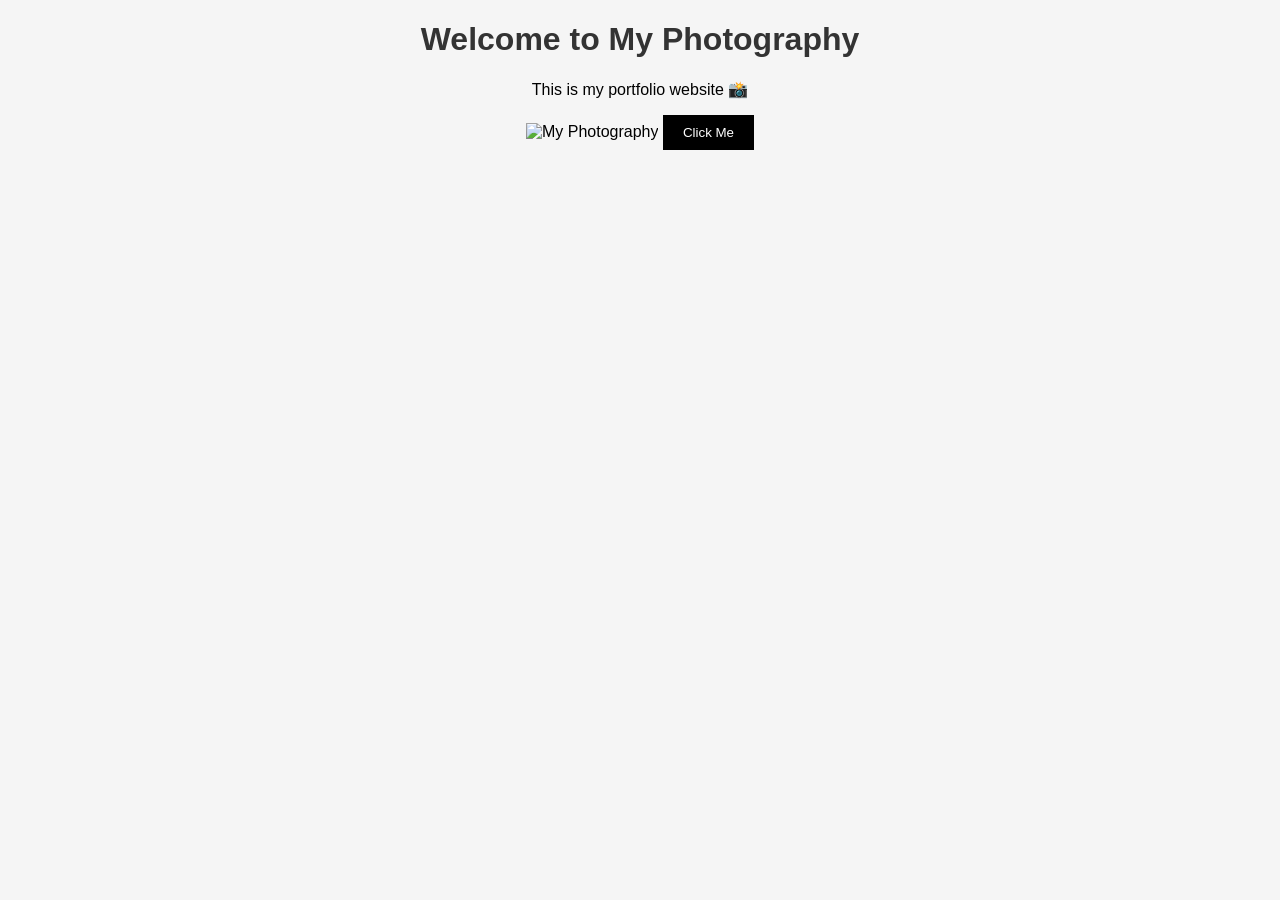
==== index.html @ 2eeac977 "Update index.html" ====
<!DOCTYPE html>
<html lang="en">
<head>
    <meta charset="UTF-8">
    <meta name="viewport" content="width=device-width, initial-scale=1.0">
    <title>My Photography Website</title>

    <!-- Link CSS -->
    <link rel="stylesheet" href="style.css">
</head>
<body>

    <h1>Welcome to My Photography</h1>
    <p>This is my portfolio website 📸</p>

    <!-- Image added here -->
    <img src="https://res.cloudinary.com/dfoirz0ps/image/upload/v1775946365/DSC01796_cufpwm.jp2" alt="My Photography" width="600">

    <button onclick="showMessage()">Click Me</button>

    <!-- Link JS -->
    <script src="script.js"></script>
</body>
</html>
---- style.css ----
body {
    font-family: Arial, sans-serif;
    text-align: center;
    background-color: #f5f5f5;
}

h1 {
    color: #333;
}

button {
    padding: 10px 20px;
    background-color: black;
    color: white;
    border: none;
    cursor: pointer;
}
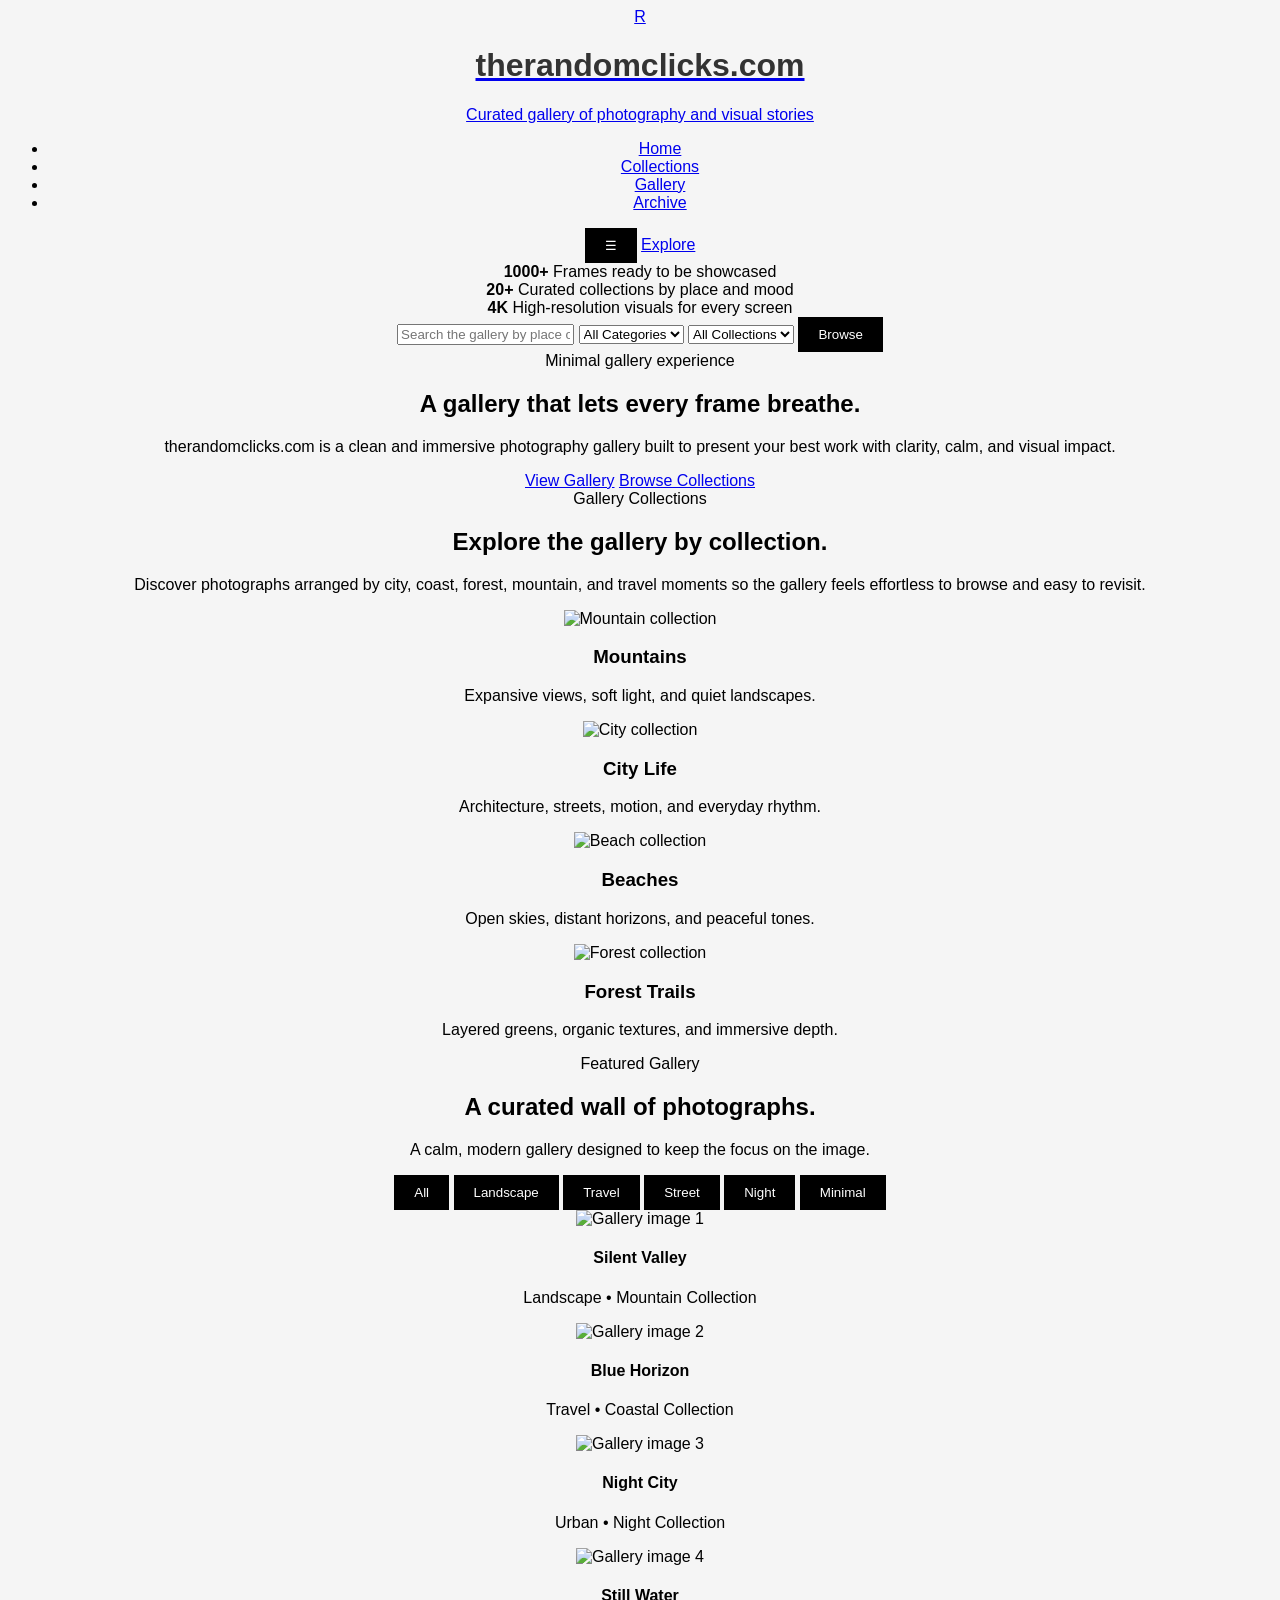
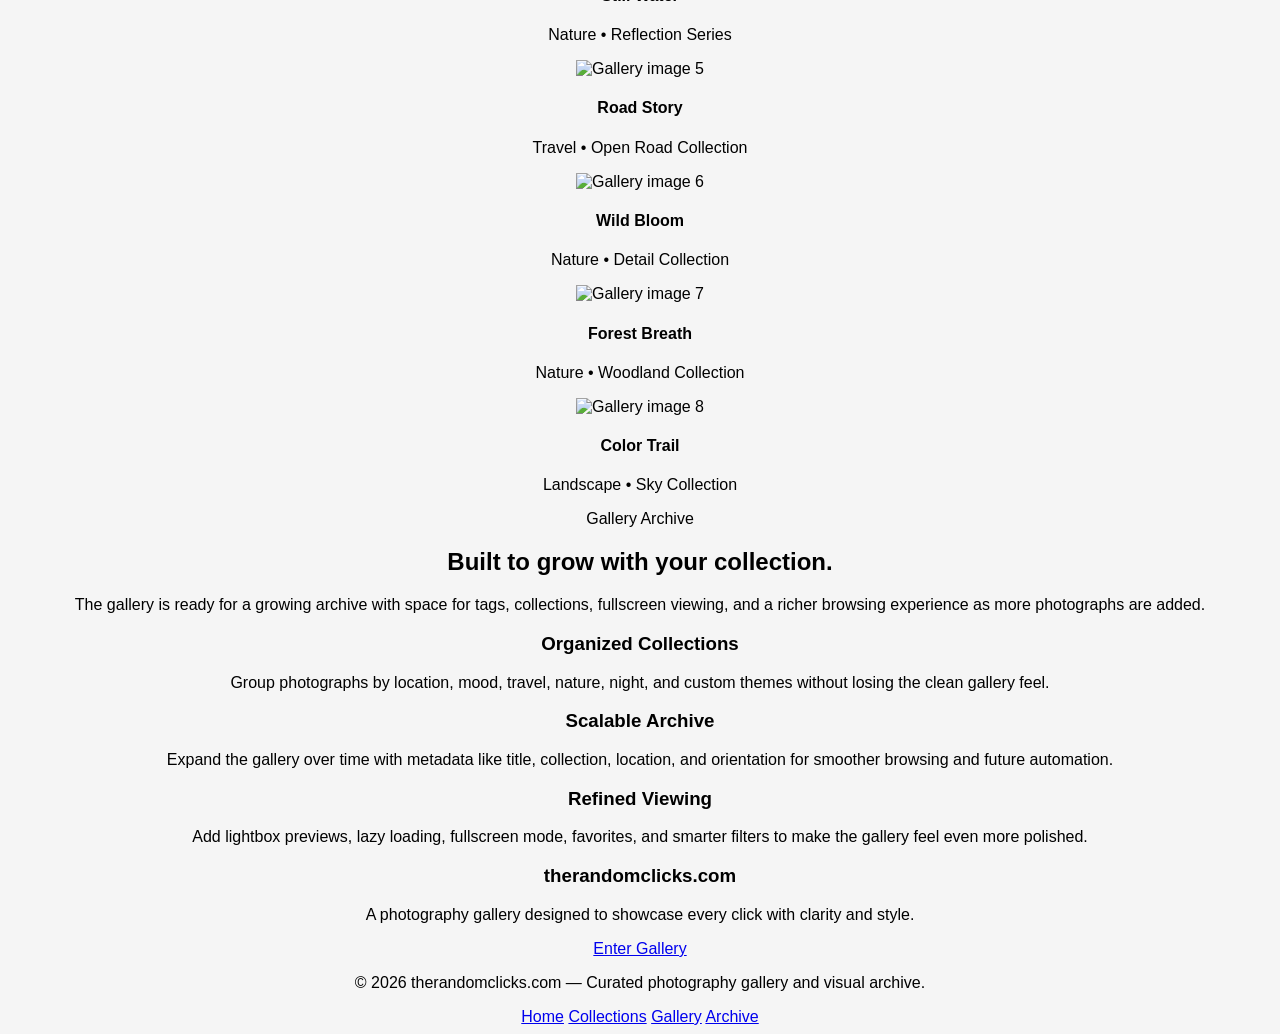
==== commit 3d5387bd: "Update index.html" ====
--- a/index.html
+++ b/index.html
@@ -1,24 +1,307 @@
 <!DOCTYPE html>
 <html lang="en">
 <head>
-    <meta charset="UTF-8">
-    <meta name="viewport" content="width=device-width, initial-scale=1.0">
-    <title>My Photography Website</title>
-
-    <!-- Link CSS -->
-    <link rel="stylesheet" href="style.css">
+  <meta charset="UTF-8" />
+  <meta name="viewport" content="width=device-width, initial-scale=1.0" />
+  <title>therandomclicks.com</title>
+  <link rel="preconnect" href="https://fonts.googleapis.com">
+  <link rel="preconnect" href="https://fonts.gstatic.com" crossorigin>
+  <link href="https://fonts.googleapis.com/css2?family=Inter:wght@300;400;500;600;700;800&display=swap" rel="stylesheet">
+  <link rel="stylesheet" href="style.css" />
 </head>
 <body>
-
-    <h1>Welcome to My Photography</h1>
-    <p>This is my portfolio website 📸</p>
-
-    <!-- Image added here -->
-    <img src="https://res.cloudinary.com/dfoirz0ps/image/upload/v1775946365/DSC01796_cufpwm.jp2" alt="My Photography" width="600">
-
-    <button onclick="showMessage()">Click Me</button>
-
-    <!-- Link JS -->
-    <script src="script.js"></script>
+  <header>
+    <div class="container navbar">
+      <a href="#home" class="brand">
+        <div class="brand-mark">R</div>
+        <div class="brand-text">
+          <h1>therandomclicks.com</h1>
+          <p>Curated gallery of photography and visual stories</p>
+        </div>
+      </a>
+
+      <nav>
+        <ul class="nav-links" id="navLinks">
+          <li><a href="#home" class="active">Home</a></li>
+          <li><a href="#locations">Collections</a></li>
+          <li><a href="#gallery">Gallery</a></li>
+          <li><a href="#archive">Archive</a></li>
+        </ul>
+      </nav>
+
+      <div class="nav-actions">
+        <button class="menu-toggle" id="menuToggle">☰</button>
+        <a href="#gallery" class="pill-btn primary">Explore</a>
+      </div>
+    </div>
+  </header>
+
+  <main>
+    <section class="hero" id="home">
+      <div class="container">
+        <div class="hero-card reveal">
+          <div class="hero-topbar">
+            <div class="hero-stats">
+              <div class="stat">
+                <strong>1000+</strong>
+                <span>Frames ready to be showcased</span>
+              </div>
+              <div class="stat">
+                <strong>20+</strong>
+                <span>Curated collections by place and mood</span>
+              </div>
+              <div class="stat">
+                <strong>4K</strong>
+                <span>High-resolution visuals for every screen</span>
+              </div>
+            </div>
+
+            <div class="hero-search">
+              <div class="search-row">
+                <input class="search-field" type="text" placeholder="Search the gallery by place or mood">
+                <select class="search-select">
+                  <option>All Categories</option>
+                  <option>Landscape</option>
+                  <option>Street</option>
+                  <option>Nature</option>
+                  <option>Travel</option>
+                  <option>Night</option>
+                </select>
+                <select class="search-select">
+                  <option>All Collections</option>
+                  <option>Seattle</option>
+                  <option>New York</option>
+                  <option>Jersey City</option>
+                  <option>Mountains</option>
+                  <option>Beaches</option>
+                </select>
+                <button class="search-submit">Browse</button>
+              </div>
+            </div>
+          </div>
+
+          <div class="hero-content">
+            <div class="eyebrow">Minimal gallery experience</div>
+            <h2 class="hero-title">
+              A gallery that lets
+              <span class="muted-line">every frame breathe.</span>
+            </h2>
+            <p class="hero-text">
+              therandomclicks.com is a clean and immersive photography gallery built to present your best work with clarity, calm, and visual impact.
+            </p>
+            <div class="hero-actions">
+              <a href="#gallery" class="pill-btn primary">View Gallery</a>
+              <a href="#locations" class="ghost-btn">Browse Collections</a>
+            </div>
+          </div>
+        </div>
+      </div>
+    </section>
+
+    <section class="section" id="locations">
+      <div class="container">
+        <div class="split-intro reveal">
+          <div>
+            <div class="eyebrow">Gallery Collections</div>
+            <h2 class="section-title">Explore the gallery by collection.</h2>
+          </div>
+          <div class="glass-card">
+            <p class="section-text">
+              Discover photographs arranged by city, coast, forest, mountain, and travel moments so the gallery feels effortless to browse and easy to revisit.
+            </p>
+          </div>
+        </div>
+
+        <div class="location-grid">
+          <article class="location-card reveal">
+            <img src="https://images.unsplash.com/photo-1501594907352-04cda38ebc29?auto=format&fit=crop&w=1200&q=80" alt="Mountain collection">
+            <div class="location-overlay">
+              <div>
+                <h3>Mountains</h3>
+                <p>Expansive views, soft light, and quiet landscapes.</p>
+              </div>
+            </div>
+          </article>
+
+          <article class="location-card reveal">
+            <img src="https://images.unsplash.com/photo-1505761671935-60b3a7427bad?auto=format&fit=crop&w=1200&q=80" alt="City collection">
+            <div class="location-overlay">
+              <div>
+                <h3>City Life</h3>
+                <p>Architecture, streets, motion, and everyday rhythm.</p>
+              </div>
+            </div>
+          </article>
+
+          <article class="location-card reveal">
+            <img src="https://images.unsplash.com/photo-1507525428034-b723cf961d3e?auto=format&fit=crop&w=1200&q=80" alt="Beach collection">
+            <div class="location-overlay">
+              <div>
+                <h3>Beaches</h3>
+                <p>Open skies, distant horizons, and peaceful tones.</p>
+              </div>
+            </div>
+          </article>
+
+          <article class="location-card reveal">
+            <img src="https://images.unsplash.com/photo-1472396961693-142e6e269027?auto=format&fit=crop&w=1200&q=80" alt="Forest collection">
+            <div class="location-overlay">
+              <div>
+                <h3>Forest Trails</h3>
+                <p>Layered greens, organic textures, and immersive depth.</p>
+              </div>
+            </div>
+          </article>
+        </div>
+      </div>
+    </section>
+
+    <section class="section" id="gallery">
+      <div class="container">
+        <div class="gallery-header reveal">
+          <div>
+            <div class="eyebrow">Featured Gallery</div>
+            <h2 class="section-title">A curated wall of photographs.</h2>
+            <p class="section-text">
+              A calm, modern gallery designed to keep the focus on the image.
+            </p>
+            <div class="gallery-filters">
+              <button class="filter-chip active">All</button>
+              <button class="filter-chip">Landscape</button>
+              <button class="filter-chip">Travel</button>
+              <button class="filter-chip">Street</button>
+              <button class="filter-chip">Night</button>
+              <button class="filter-chip">Minimal</button>
+            </div>
+          </div>
+        </div>
+
+        <div class="masonry reveal">
+          <article class="art-card">
+            <img src="https://images.unsplash.com/photo-1506744038136-46273834b3fb?auto=format&fit=crop&w=1200&q=80" alt="Gallery image 1">
+            <div class="art-meta">
+              <h4>Silent Valley</h4>
+              <p>Landscape • Mountain Collection</p>
+            </div>
+          </article>
+
+          <article class="art-card">
+            <img src="https://images.unsplash.com/photo-1493246507139-91e8fad9978e?auto=format&fit=crop&w=1200&q=80" alt="Gallery image 2">
+            <div class="art-meta">
+              <h4>Blue Horizon</h4>
+              <p>Travel • Coastal Collection</p>
+            </div>
+          </article>
+
+          <article class="art-card">
+            <img src="https://images.unsplash.com/photo-1519608487953-e999c86e7455?auto=format&fit=crop&w=1200&q=80" alt="Gallery image 3">
+            <div class="art-meta">
+              <h4>Night City</h4>
+              <p>Urban • Night Collection</p>
+            </div>
+          </article>
+
+          <article class="art-card">
+            <img src="https://images.unsplash.com/photo-1511884642898-4c92249e20b6?auto=format&fit=crop&w=1200&q=80" alt="Gallery image 4">
+            <div class="art-meta">
+              <h4>Still Water</h4>
+              <p>Nature • Reflection Series</p>
+            </div>
+          </article>
+
+          <article class="art-card">
+            <img src="https://images.unsplash.com/photo-1500530855697-b586d89ba3ee?auto=format&fit=crop&w=1200&q=80" alt="Gallery image 5">
+            <div class="art-meta">
+              <h4>Road Story</h4>
+              <p>Travel • Open Road Collection</p>
+            </div>
+          </article>
+
+          <article class="art-card">
+            <img src="https://images.unsplash.com/photo-1465146344425-f00d5f5c8f07?auto=format&fit=crop&w=1200&q=80" alt="Gallery image 6">
+            <div class="art-meta">
+              <h4>Wild Bloom</h4>
+              <p>Nature • Detail Collection</p>
+            </div>
+          </article>
+
+          <article class="art-card">
+            <img src="https://images.unsplash.com/photo-1502082553048-f009c37129b9?auto=format&fit=crop&w=1200&q=80" alt="Gallery image 7">
+            <div class="art-meta">
+              <h4>Forest Breath</h4>
+              <p>Nature • Woodland Collection</p>
+            </div>
+          </article>
+
+          <article class="art-card">
+            <img src="https://images.unsplash.com/photo-1470770841072-f978cf4d019e?auto=format&fit=crop&w=1200&q=80" alt="Gallery image 8">
+            <div class="art-meta">
+              <h4>Color Trail</h4>
+              <p>Landscape • Sky Collection</p>
+            </div>
+          </article>
+        </div>
+      </div>
+    </section>
+
+    <section class="section" id="archive">
+      <div class="container">
+        <div class="reveal">
+          <div class="eyebrow">Gallery Archive</div>
+          <h2 class="section-title">Built to grow with your collection.</h2>
+          <p class="section-text">
+            The gallery is ready for a growing archive with space for tags, collections, fullscreen viewing, and a richer browsing experience as more photographs are added.
+          </p>
+        </div>
+
+        <div class="system-grid">
+          <div class="system-card reveal">
+            <h3>Organized Collections</h3>
+            <p>
+              Group photographs by location, mood, travel, nature, night, and custom themes without losing the clean gallery feel.
+            </p>
+          </div>
+
+          <div class="system-card reveal">
+            <h3>Scalable Archive</h3>
+            <p>
+              Expand the gallery over time with metadata like title, collection, location, and orientation for smoother browsing and future automation.
+            </p>
+          </div>
+
+          <div class="system-card reveal">
+            <h3>Refined Viewing</h3>
+            <p>
+              Add lightbox previews, lazy loading, fullscreen mode, favorites, and smarter filters to make the gallery feel even more polished.
+            </p>
+          </div>
+        </div>
+
+        <div class="cta-banner reveal">
+          <div>
+            <h3>therandomclicks.com</h3>
+            <p>
+              A photography gallery designed to showcase every click with clarity and style.
+            </p>
+          </div>
+          <a href="#gallery" class="pill-btn primary">Enter Gallery</a>
+        </div>
+      </div>
+    </section>
+  </main>
+
+  <footer>
+    <div class="container footer-wrap">
+      <p>© 2026 therandomclicks.com — Curated photography gallery and visual archive.</p>
+      <div class="footer-links">
+        <a href="#home">Home</a>
+        <a href="#locations">Collections</a>
+        <a href="#gallery">Gallery</a>
+        <a href="#archive">Archive</a>
+      </div>
+    </div>
+  </footer>
+
+  <script src="script.js"></script>
 </body>
 </html>
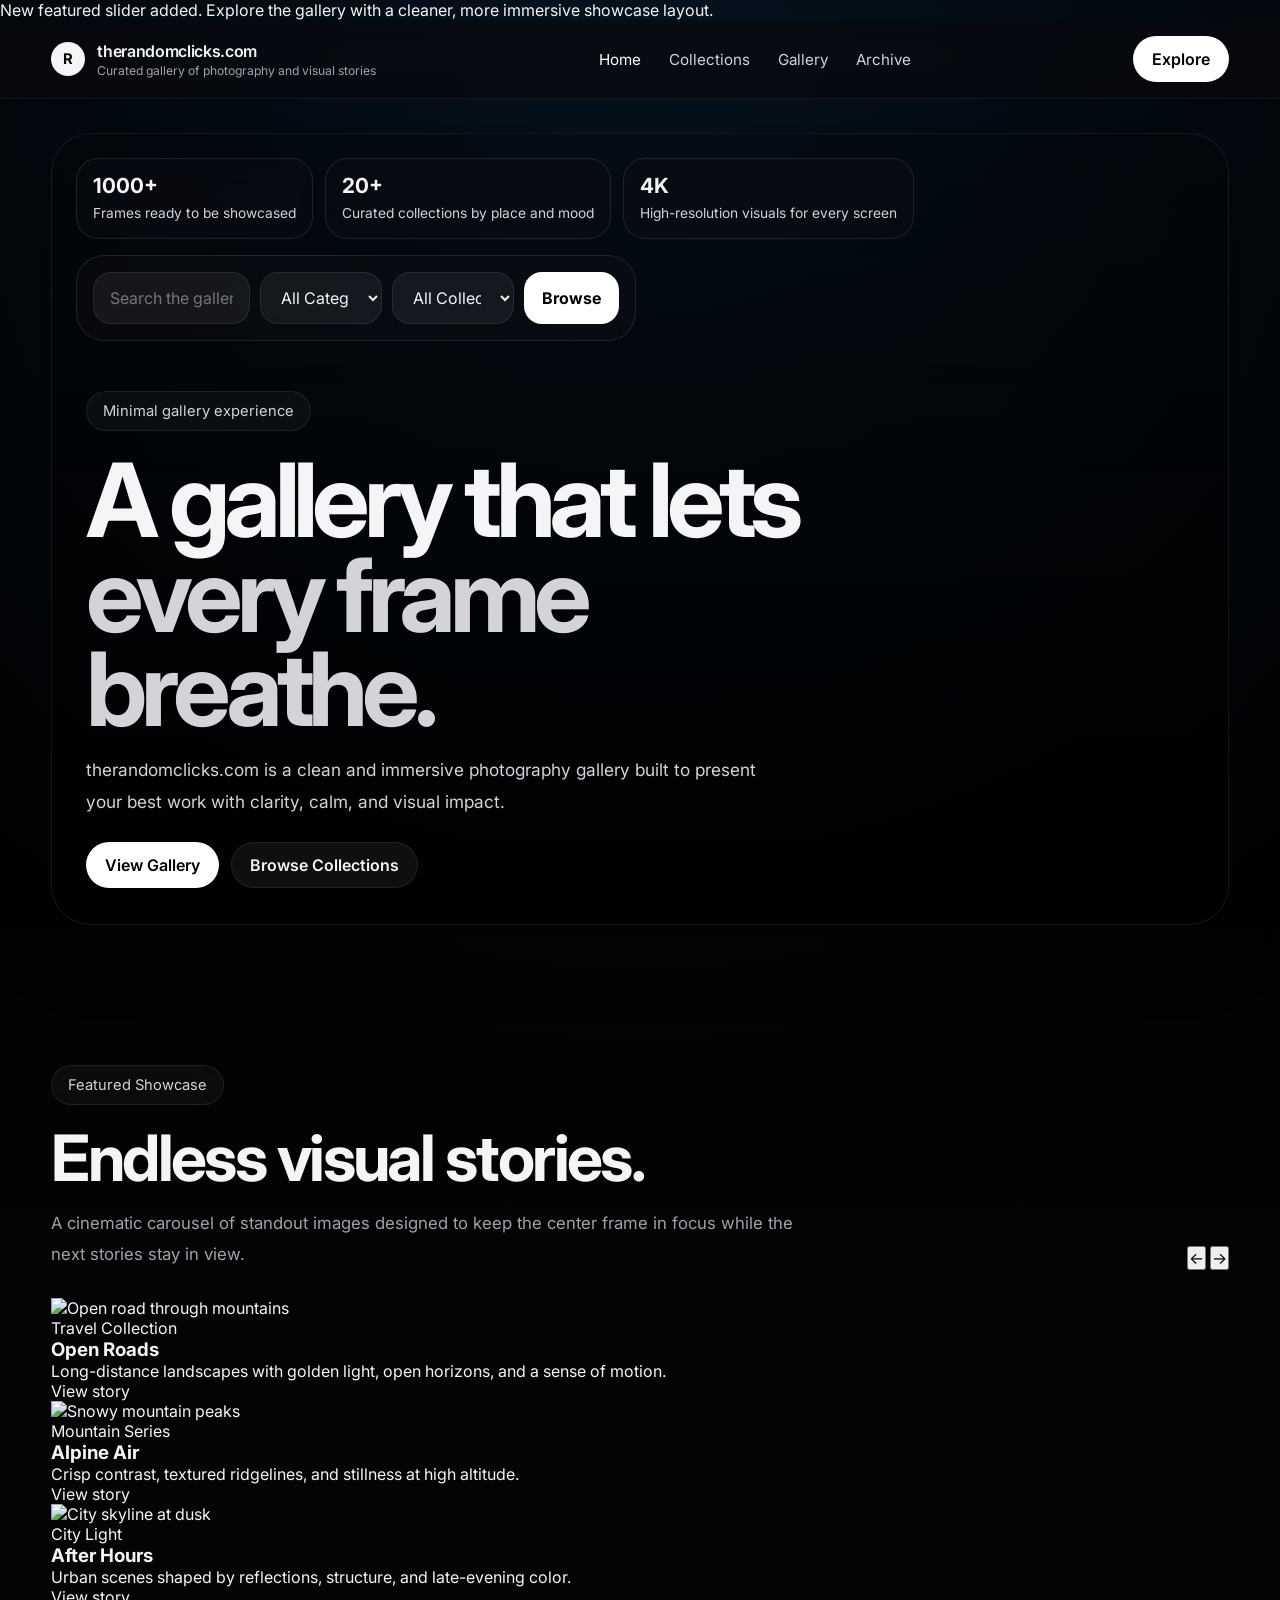
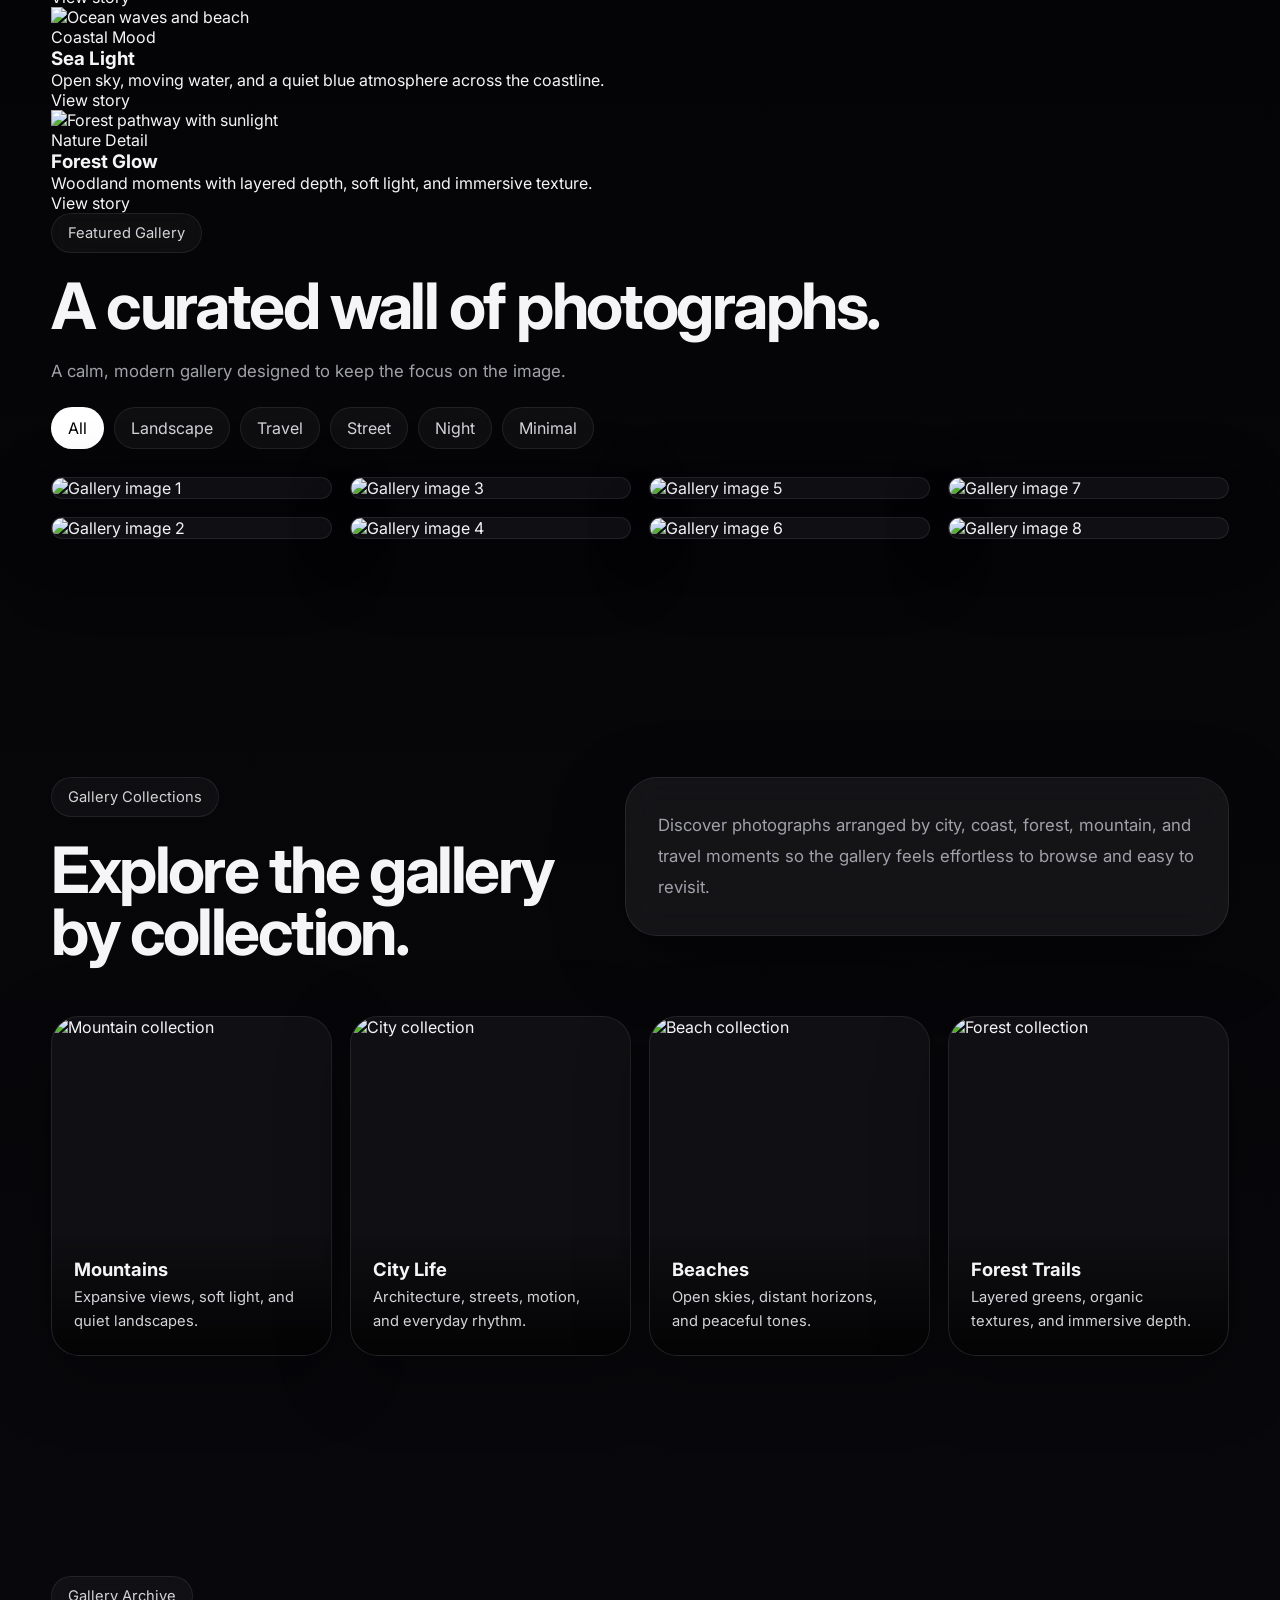
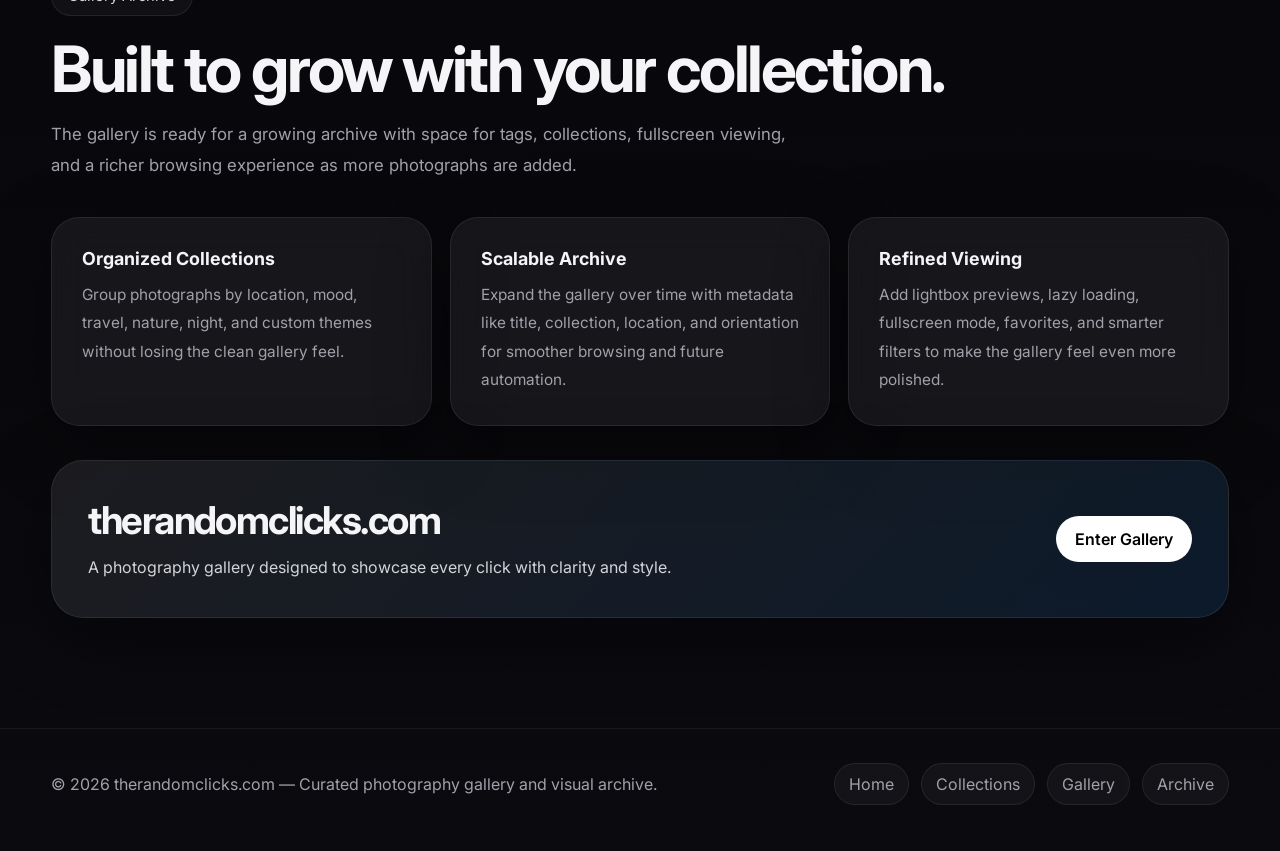
==== commit 38b86462: "Update index.html" ====
--- a/index.html
+++ b/index.html
@@ -10,6 +10,10 @@
   <link rel="stylesheet" href="style.css" />
 </head>
 <body>
+  <div class="announcement-bar">
+    <p>New featured slider added. Explore the gallery with a cleaner, more immersive showcase layout.</p>
+  </div>
+
   <header>
     <div class="container navbar">
       <a href="#home" class="brand">
@@ -98,7 +102,166 @@
       </div>
     </section>
 
-    <section class="section" id="locations">
+    <section class="section light-section" id="gallery">
+      <div class="container">
+        <div class="slider-section reveal">
+          <div class="gallery-header">
+            <div>
+              <div class="eyebrow">Featured Showcase</div>
+              <h2 class="section-title">Endless visual stories.</h2>
+              <p class="section-text">
+                A cinematic carousel of standout images designed to keep the center frame in focus while the next stories stay in view.
+              </p>
+            </div>
+
+            <div class="slider-controls">
+              <button class="slider-btn" type="button" id="sliderPrev" aria-label="Previous slide">←</button>
+              <button class="slider-btn" type="button" id="sliderNext" aria-label="Next slide">→</button>
+            </div>
+          </div>
+
+          <div class="entertainment-slider" id="imageSlider" aria-label="Featured entertainment-style gallery">
+            <article class="slide-card is-center">
+              <img src="https://images.unsplash.com/photo-1500530855697-b586d89ba3ee?auto=format&fit=crop&w=1400&q=80" alt="Open road through mountains">
+              <div class="slide-meta">
+                <span class="slide-kicker">Travel Collection</span>
+                <h3>Open Roads</h3>
+                <p>Long-distance landscapes with golden light, open horizons, and a sense of motion.</p>
+                <a href="#gallery" class="slide-cta">View story</a>
+              </div>
+            </article>
+
+            <article class="slide-card">
+              <img src="https://images.unsplash.com/photo-1501594907352-04cda38ebc29?auto=format&fit=crop&w=1400&q=80" alt="Snowy mountain peaks">
+              <div class="slide-meta">
+                <span class="slide-kicker">Mountain Series</span>
+                <h3>Alpine Air</h3>
+                <p>Crisp contrast, textured ridgelines, and stillness at high altitude.</p>
+                <a href="#gallery" class="slide-cta">View story</a>
+              </div>
+            </article>
+
+            <article class="slide-card">
+              <img src="https://images.unsplash.com/photo-1505761671935-60b3a7427bad?auto=format&fit=crop&w=1400&q=80" alt="City skyline at dusk">
+              <div class="slide-meta">
+                <span class="slide-kicker">City Light</span>
+                <h3>After Hours</h3>
+                <p>Urban scenes shaped by reflections, structure, and late-evening color.</p>
+                <a href="#gallery" class="slide-cta">View story</a>
+              </div>
+            </article>
+
+            <article class="slide-card">
+              <img src="https://images.unsplash.com/photo-1507525428034-b723cf961d3e?auto=format&fit=crop&w=1400&q=80" alt="Ocean waves and beach">
+              <div class="slide-meta">
+                <span class="slide-kicker">Coastal Mood</span>
+                <h3>Sea Light</h3>
+                <p>Open sky, moving water, and a quiet blue atmosphere across the coastline.</p>
+                <a href="#gallery" class="slide-cta">View story</a>
+              </div>
+            </article>
+
+            <article class="slide-card">
+              <img src="https://images.unsplash.com/photo-1502082553048-f009c37129b9?auto=format&fit=crop&w=1400&q=80" alt="Forest pathway with sunlight">
+              <div class="slide-meta">
+                <span class="slide-kicker">Nature Detail</span>
+                <h3>Forest Glow</h3>
+                <p>Woodland moments with layered depth, soft light, and immersive texture.</p>
+                <a href="#gallery" class="slide-cta">View story</a>
+              </div>
+            </article>
+          </div>
+
+          <div class="slider-dots" id="sliderDots" aria-label="Slider navigation"></div>
+        </div>
+
+        <div class="gallery-header reveal">
+          <div>
+            <div class="eyebrow">Featured Gallery</div>
+            <h2 class="section-title">A curated wall of photographs.</h2>
+            <p class="section-text">
+              A calm, modern gallery designed to keep the focus on the image.
+            </p>
+            <div class="gallery-filters">
+              <button class="filter-chip active">All</button>
+              <button class="filter-chip">Landscape</button>
+              <button class="filter-chip">Travel</button>
+              <button class="filter-chip">Street</button>
+              <button class="filter-chip">Night</button>
+              <button class="filter-chip">Minimal</button>
+            </div>
+          </div>
+        </div>
+
+        <div class="masonry reveal">
+          <article class="art-card">
+            <img src="https://images.unsplash.com/photo-1506744038136-46273834b3fb?auto=format&fit=crop&w=1200&q=80" alt="Gallery image 1">
+            <div class="art-meta">
+              <h4>Silent Valley</h4>
+              <p>Landscape • Mountain Collection</p>
+            </div>
+          </article>
+
+          <article class="art-card">
+            <img src="https://images.unsplash.com/photo-1493246507139-91e8fad9978e?auto=format&fit=crop&w=1200&q=80" alt="Gallery image 2">
+            <div class="art-meta">
+              <h4>Blue Horizon</h4>
+              <p>Travel • Coastal Collection</p>
+            </div>
+          </article>
+
+          <article class="art-card">
+            <img src="https://images.unsplash.com/photo-1519608487953-e999c86e7455?auto=format&fit=crop&w=1200&q=80" alt="Gallery image 3">
+            <div class="art-meta">
+              <h4>Night City</h4>
+              <p>Urban • Night Collection</p>
+            </div>
+          </article>
+
+          <article class="art-card">
+            <img src="https://images.unsplash.com/photo-1511884642898-4c92249e20b6?auto=format&fit=crop&w=1200&q=80" alt="Gallery image 4">
+            <div class="art-meta">
+              <h4>Still Water</h4>
+              <p>Nature • Reflection Series</p>
+            </div>
+          </article>
+
+          <article class="art-card">
+            <img src="https://images.unsplash.com/photo-1500530855697-b586d89ba3ee?auto=format&fit=crop&w=1200&q=80" alt="Gallery image 5">
+            <div class="art-meta">
+              <h4>Road Story</h4>
+              <p>Travel • Open Road Collection</p>
+            </div>
+          </article>
+
+          <article class="art-card">
+            <img src="https://images.unsplash.com/photo-1465146344425-f00d5f5c8f07?auto=format&fit=crop&w=1200&q=80" alt="Gallery image 6">
+            <div class="art-meta">
+              <h4>Wild Bloom</h4>
+              <p>Nature • Detail Collection</p>
+            </div>
+          </article>
+
+          <article class="art-card">
+            <img src="https://images.unsplash.com/photo-1502082553048-f009c37129b9?auto=format&fit=crop&w=1200&q=80" alt="Gallery image 7">
+            <div class="art-meta">
+              <h4>Forest Breath</h4>
+              <p>Nature • Woodland Collection</p>
+            </div>
+          </article>
+
+          <article class="art-card">
+            <img src="https://images.unsplash.com/photo-1470770841072-f978cf4d019e?auto=format&fit=crop&w=1200&q=80" alt="Gallery image 8">
+            <div class="art-meta">
+              <h4>Color Trail</h4>
+              <p>Landscape • Sky Collection</p>
+            </div>
+          </article>
+        </div>
+      </div>
+    </section>
+
+    <section class="section light-section" id="locations">
       <div class="container">
         <div class="split-intro reveal">
           <div>
@@ -156,95 +319,7 @@
       </div>
     </section>
 
-    <section class="section" id="gallery">
-      <div class="container">
-        <div class="gallery-header reveal">
-          <div>
-            <div class="eyebrow">Featured Gallery</div>
-            <h2 class="section-title">A curated wall of photographs.</h2>
-            <p class="section-text">
-              A calm, modern gallery designed to keep the focus on the image.
-            </p>
-            <div class="gallery-filters">
-              <button class="filter-chip active">All</button>
-              <button class="filter-chip">Landscape</button>
-              <button class="filter-chip">Travel</button>
-              <button class="filter-chip">Street</button>
-              <button class="filter-chip">Night</button>
-              <button class="filter-chip">Minimal</button>
-            </div>
-          </div>
-        </div>
-
-        <div class="masonry reveal">
-          <article class="art-card">
-            <img src="https://images.unsplash.com/photo-1506744038136-46273834b3fb?auto=format&fit=crop&w=1200&q=80" alt="Gallery image 1">
-            <div class="art-meta">
-              <h4>Silent Valley</h4>
-              <p>Landscape • Mountain Collection</p>
-            </div>
-          </article>
-
-          <article class="art-card">
-            <img src="https://images.unsplash.com/photo-1493246507139-91e8fad9978e?auto=format&fit=crop&w=1200&q=80" alt="Gallery image 2">
-            <div class="art-meta">
-              <h4>Blue Horizon</h4>
-              <p>Travel • Coastal Collection</p>
-            </div>
-          </article>
-
-          <article class="art-card">
-            <img src="https://images.unsplash.com/photo-1519608487953-e999c86e7455?auto=format&fit=crop&w=1200&q=80" alt="Gallery image 3">
-            <div class="art-meta">
-              <h4>Night City</h4>
-              <p>Urban • Night Collection</p>
-            </div>
-          </article>
-
-          <article class="art-card">
-            <img src="https://images.unsplash.com/photo-1511884642898-4c92249e20b6?auto=format&fit=crop&w=1200&q=80" alt="Gallery image 4">
-            <div class="art-meta">
-              <h4>Still Water</h4>
-              <p>Nature • Reflection Series</p>
-            </div>
-          </article>
-
-          <article class="art-card">
-            <img src="https://images.unsplash.com/photo-1500530855697-b586d89ba3ee?auto=format&fit=crop&w=1200&q=80" alt="Gallery image 5">
-            <div class="art-meta">
-              <h4>Road Story</h4>
-              <p>Travel • Open Road Collection</p>
-            </div>
-          </article>
-
-          <article class="art-card">
-            <img src="https://images.unsplash.com/photo-1465146344425-f00d5f5c8f07?auto=format&fit=crop&w=1200&q=80" alt="Gallery image 6">
-            <div class="art-meta">
-              <h4>Wild Bloom</h4>
-              <p>Nature • Detail Collection</p>
-            </div>
-          </article>
-
-          <article class="art-card">
-            <img src="https://images.unsplash.com/photo-1502082553048-f009c37129b9?auto=format&fit=crop&w=1200&q=80" alt="Gallery image 7">
-            <div class="art-meta">
-              <h4>Forest Breath</h4>
-              <p>Nature • Woodland Collection</p>
-            </div>
-          </article>
-
-          <article class="art-card">
-            <img src="https://images.unsplash.com/photo-1470770841072-f978cf4d019e?auto=format&fit=crop&w=1200&q=80" alt="Gallery image 8">
-            <div class="art-meta">
-              <h4>Color Trail</h4>
-              <p>Landscape • Sky Collection</p>
-            </div>
-          </article>
-        </div>
-      </div>
-    </section>
-
-    <section class="section" id="archive">
+    <section class="section dark-section" id="archive">
       <div class="container">
         <div class="reveal">
           <div class="eyebrow">Gallery Archive</div>
--- a/style.css
+++ b/style.css
@@ -1,17 +1,676 @@
+:root {
+  --bg: #000000;
+  --bg-soft: #0b0b0f;
+  --panel: rgba(255, 255, 255, 0.06);
+  --panel-strong: rgba(255, 255, 255, 0.1);
+  --line: rgba(255, 255, 255, 0.08);
+  --text: #f5f5f7;
+  --muted: #a1a1aa;
+  --accent: #2997ff;
+  --accent-soft: rgba(41, 151, 255, 0.14);
+  --radius-xl: 32px;
+  --radius-lg: 24px;
+  --radius-md: 18px;
+  --shadow: 0 20px 70px rgba(0, 0, 0, 0.35);
+  --max-width: 1280px;
+}
+
+* {
+  margin: 0;
+  padding: 0;
+  box-sizing: border-box;
+}
+
+html {
+  scroll-behavior: smooth;
+}
+
 body {
-    font-family: Arial, sans-serif;
-    text-align: center;
-    background-color: #f5f5f5;
-}
-
-h1 {
-    color: #333;
-}
-
-button {
-    padding: 10px 20px;
-    background-color: black;
-    color: white;
-    border: none;
-    cursor: pointer;
-}
+  font-family: "Inter", sans-serif;
+  color: var(--text);
+  background:
+    radial-gradient(circle at top center, rgba(41, 151, 255, 0.12), transparent 26%),
+    linear-gradient(180deg, #000000 0%, #050507 45%, #0a0a0f 100%);
+  overflow-x: hidden;
+  -webkit-font-smoothing: antialiased;
+  text-rendering: optimizeLegibility;
+}
+
+img {
+  width: 100%;
+  display: block;
+  object-fit: cover;
+}
+
+a {
+  color: inherit;
+  text-decoration: none;
+}
+
+button,
+input,
+select {
+  font: inherit;
+}
+
+.container {
+  width: min(92%, var(--max-width));
+  margin: 0 auto;
+}
+
+.section {
+  padding: 110px 0;
+}
+
+.eyebrow {
+  display: inline-flex;
+  align-items: center;
+  gap: 8px;
+  padding: 10px 16px;
+  border-radius: 999px;
+  border: 1px solid var(--line);
+  background: rgba(255, 255, 255, 0.04);
+  color: #d4d4d8;
+  font-size: 0.92rem;
+  backdrop-filter: blur(16px);
+  margin-bottom: 22px;
+}
+
+.section-title {
+  font-size: clamp(2.4rem, 5vw, 4.8rem);
+  font-weight: 700;
+  line-height: 0.98;
+  letter-spacing: -0.04em;
+  margin-bottom: 18px;
+}
+
+.section-text {
+  max-width: 760px;
+  color: var(--muted);
+  font-size: 1.05rem;
+  line-height: 1.85;
+}
+
+header {
+  position: sticky;
+  top: 0;
+  z-index: 1000;
+  background: rgba(10, 10, 14, 0.68);
+  backdrop-filter: blur(18px);
+  border-bottom: 1px solid rgba(255, 255, 255, 0.06);
+}
+
+.navbar {
+  display: flex;
+  align-items: center;
+  justify-content: space-between;
+  gap: 20px;
+  padding: 16px 0;
+}
+
+.brand {
+  display: flex;
+  align-items: center;
+  gap: 12px;
+}
+
+.brand-mark {
+  width: 34px;
+  height: 34px;
+  border-radius: 50%;
+  display: grid;
+  place-items: center;
+  background: #f5f5f7;
+  color: #000;
+  font-size: 0.92rem;
+  font-weight: 700;
+}
+
+.brand-text h1 {
+  font-size: 1rem;
+  font-weight: 600;
+  letter-spacing: -0.02em;
+}
+
+.brand-text p {
+  font-size: 0.76rem;
+  color: var(--muted);
+  margin-top: 2px;
+}
+
+.nav-links {
+  display: flex;
+  align-items: center;
+  gap: 28px;
+  list-style: none;
+}
+
+.nav-links a {
+  color: #d4d4d8;
+  font-size: 0.95rem;
+  transition: color 0.25s ease;
+}
+
+.nav-links a:hover,
+.nav-links a.active {
+  color: #ffffff;
+}
+
+.nav-actions {
+  display: flex;
+  align-items: center;
+  gap: 12px;
+}
+
+.menu-toggle,
+.pill-btn,
+.ghost-btn,
+.filter-chip {
+  border: 1px solid var(--line);
+  background: rgba(255, 255, 255, 0.04);
+  color: var(--text);
+  border-radius: 999px;
+  cursor: pointer;
+  transition: all 0.25s ease;
+}
+
+.menu-toggle {
+  display: none;
+  width: 42px;
+  height: 42px;
+  place-items: center;
+}
+
+.pill-btn,
+.ghost-btn {
+  padding: 12px 18px;
+  font-weight: 600;
+}
+
+.pill-btn.primary {
+  background: #ffffff;
+  color: #000000;
+  border-color: transparent;
+}
+
+.pill-btn:hover,
+.ghost-btn:hover,
+.filter-chip:hover {
+  transform: translateY(-1px);
+  background: rgba(255, 255, 255, 0.08);
+}
+
+.hero {
+  padding: 34px 0 30px;
+}
+
+.hero-card {
+  position: relative;
+  min-height: 88vh;
+  border-radius: 40px;
+  overflow: hidden;
+  border: 1px solid rgba(255, 255, 255, 0.08);
+  background:
+    linear-gradient(180deg, rgba(0, 0, 0, 0.22), rgba(0, 0, 0, 0.72)),
+    url("https://images.unsplash.com/photo-1500534314209-a25ddb2bd429?auto=format&fit=crop&w=1800&q=80") center/cover;
+  box-shadow: var(--shadow);
+  display: flex;
+  align-items: flex-end;
+}
+
+.hero-topbar {
+  position: absolute;
+  top: 24px;
+  left: 24px;
+  right: 24px;
+  display: flex;
+  justify-content: space-between;
+  gap: 16px;
+  align-items: flex-start;
+  flex-wrap: wrap;
+}
+
+.hero-stats {
+  display: flex;
+  gap: 12px;
+  flex-wrap: wrap;
+}
+
+.stat {
+  min-width: 140px;
+  padding: 14px 16px;
+  border-radius: 22px;
+  background: rgba(15, 15, 20, 0.45);
+  border: 1px solid rgba(255, 255, 255, 0.1);
+  backdrop-filter: blur(18px);
+}
+
+.stat strong {
+  display: block;
+  font-size: 1.3rem;
+  font-weight: 700;
+  margin-bottom: 4px;
+}
+
+.stat span {
+  font-size: 0.86rem;
+  color: #d4d4d8;
+  line-height: 1.45;
+}
+
+.hero-search {
+  width: min(560px, 100%);
+  padding: 16px;
+  border-radius: 28px;
+  background: rgba(15, 15, 20, 0.5);
+  border: 1px solid rgba(255, 255, 255, 0.1);
+  backdrop-filter: blur(18px);
+}
+
+.search-row {
+  display: grid;
+  grid-template-columns: 1.15fr 0.9fr 0.9fr auto;
+  gap: 10px;
+}
+
+.search-field,
+.search-select {
+  width: 100%;
+  padding: 14px 16px;
+  border-radius: 18px;
+  background: rgba(255, 255, 255, 0.06);
+  border: 1px solid rgba(255, 255, 255, 0.08);
+  color: var(--text);
+  outline: none;
+  min-width: 0;
+}
+
+.search-select option {
+  background: #121217;
+}
+
+.search-submit {
+  padding: 14px 18px;
+  border-radius: 18px;
+  border: none;
+  background: #ffffff;
+  color: #000000;
+  font-weight: 700;
+  cursor: pointer;
+  white-space: nowrap;
+}
+
+.hero-content {
+  position: relative;
+  z-index: 2;
+  padding: 0 34px 36px;
+  max-width: 860px;
+}
+
+.hero-title {
+  font-size: clamp(3rem, 8vw, 7rem);
+  font-weight: 700;
+  letter-spacing: -0.06em;
+  line-height: 0.92;
+  margin-bottom: 18px;
+}
+
+.hero-title .muted-line {
+  color: #d4d4d8;
+}
+
+.hero-text {
+  max-width: 700px;
+  font-size: 1.08rem;
+  line-height: 1.85;
+  color: #d4d4d8;
+  margin-bottom: 24px;
+}
+
+.hero-actions {
+  display: flex;
+  flex-wrap: wrap;
+  gap: 12px;
+}
+
+.hero-actions .ghost-btn {
+  background: rgba(255, 255, 255, 0.06);
+}
+
+.split-intro {
+  display: grid;
+  grid-template-columns: 0.95fr 1.05fr;
+  gap: 28px;
+  align-items: start;
+}
+
+.glass-card {
+  background: var(--panel);
+  border: 1px solid var(--line);
+  border-radius: var(--radius-xl);
+  padding: 32px;
+  backdrop-filter: blur(18px);
+  box-shadow: var(--shadow);
+}
+
+.location-grid {
+  margin-top: 34px;
+  display: grid;
+  grid-template-columns: repeat(4, 1fr);
+  gap: 18px;
+}
+
+.location-card {
+  position: relative;
+  overflow: hidden;
+  min-height: 340px;
+  border-radius: 28px;
+  border: 1px solid rgba(255, 255, 255, 0.08);
+  background: #101014;
+  box-shadow: var(--shadow);
+}
+
+.location-card img {
+  height: 100%;
+  transition: transform 0.5s ease;
+}
+
+.location-card:hover img {
+  transform: scale(1.04);
+}
+
+.location-overlay {
+  position: absolute;
+  inset: auto 0 0 0;
+  padding: 22px;
+  background: linear-gradient(to top, rgba(0, 0, 0, 0.82), rgba(0, 0, 0, 0.08));
+}
+
+.location-overlay h3 {
+  font-size: 1.15rem;
+  margin-bottom: 6px;
+}
+
+.location-overlay p {
+  color: #d4d4d8;
+  font-size: 0.92rem;
+  line-height: 1.6;
+}
+
+.gallery-header {
+  display: flex;
+  justify-content: space-between;
+  align-items: flex-end;
+  gap: 20px;
+  flex-wrap: wrap;
+  margin-bottom: 28px;
+}
+
+.gallery-filters {
+  display: flex;
+  gap: 10px;
+  flex-wrap: wrap;
+  margin-top: 20px;
+}
+
+.filter-chip {
+  padding: 10px 16px;
+  color: #d4d4d8;
+}
+
+.filter-chip.active {
+  background: #ffffff;
+  color: #000000;
+  border-color: transparent;
+}
+
+.masonry {
+  columns: 4 260px;
+  column-gap: 18px;
+}
+
+.art-card {
+  position: relative;
+  break-inside: avoid;
+  margin-bottom: 18px;
+  overflow: hidden;
+  border-radius: 26px;
+  border: 1px solid rgba(255, 255, 255, 0.08);
+  background: #101014;
+  box-shadow: var(--shadow);
+}
+
+.art-card img {
+  transition: transform 0.45s ease;
+}
+
+.art-card:hover img {
+  transform: scale(1.04);
+}
+
+.art-meta {
+  position: absolute;
+  left: 0;
+  right: 0;
+  bottom: 0;
+  padding: 18px;
+  background: linear-gradient(to top, rgba(0, 0, 0, 0.82), rgba(0, 0, 0, 0.04));
+  opacity: 0;
+  transform: translateY(16px);
+  transition: all 0.25s ease;
+}
+
+.art-card:hover .art-meta {
+  opacity: 1;
+  transform: translateY(0);
+}
+
+.art-meta h4 {
+  font-size: 1rem;
+  margin-bottom: 4px;
+}
+
+.art-meta p {
+  font-size: 0.88rem;
+  color: #d4d4d8;
+  line-height: 1.6;
+}
+
+.system-grid {
+  margin-top: 36px;
+  display: grid;
+  grid-template-columns: repeat(3, 1fr);
+  gap: 18px;
+}
+
+.system-card {
+  background: var(--panel);
+  border: 1px solid var(--line);
+  border-radius: 28px;
+  padding: 30px;
+  backdrop-filter: blur(18px);
+  box-shadow: var(--shadow);
+}
+
+.system-card h3 {
+  font-size: 1.12rem;
+  margin-bottom: 12px;
+}
+
+.system-card p {
+  color: var(--muted);
+  line-height: 1.85;
+  font-size: 0.96rem;
+}
+
+.cta-banner {
+  margin-top: 34px;
+  padding: 36px;
+  border-radius: 32px;
+  border: 1px solid rgba(255, 255, 255, 0.08);
+  background: linear-gradient(135deg, rgba(255, 255, 255, 0.08), rgba(41, 151, 255, 0.12));
+  box-shadow: var(--shadow);
+  display: flex;
+  justify-content: space-between;
+  align-items: center;
+  gap: 18px;
+  flex-wrap: wrap;
+}
+
+.cta-banner h3 {
+  font-size: clamp(1.8rem, 3vw, 2.8rem);
+  letter-spacing: -0.04em;
+  margin-bottom: 10px;
+}
+
+.cta-banner p {
+  max-width: 760px;
+  color: #d4d4d8;
+  line-height: 1.8;
+}
+
+footer {
+  padding: 34px 0 46px;
+  border-top: 1px solid rgba(255, 255, 255, 0.06);
+  color: var(--muted);
+}
+
+.footer-wrap {
+  display: flex;
+  justify-content: space-between;
+  align-items: center;
+  gap: 16px;
+  flex-wrap: wrap;
+}
+
+.footer-links {
+  display: flex;
+  gap: 12px;
+  flex-wrap: wrap;
+}
+
+.footer-links a {
+  padding: 10px 14px;
+  border-radius: 999px;
+  background: rgba(255, 255, 255, 0.04);
+  border: 1px solid rgba(255, 255, 255, 0.08);
+}
+
+.reveal {
+  opacity: 0;
+  transform: translateY(26px);
+  transition: all 0.7s ease;
+}
+
+.reveal.active {
+  opacity: 1;
+  transform: translateY(0);
+}
+
+@media (max-width: 1180px) {
+  .split-intro,
+  .location-grid,
+  .system-grid {
+    grid-template-columns: 1fr 1fr;
+  }
+
+  .search-row {
+    grid-template-columns: 1fr 1fr;
+  }
+
+  .hero-card {
+    min-height: 78vh;
+  }
+}
+
+@media (max-width: 860px) {
+  .nav-links {
+    position: absolute;
+    top: 72px;
+    left: 4%;
+    right: 4%;
+    background: rgba(10, 10, 14, 0.96);
+    border: 1px solid rgba(255, 255, 255, 0.08);
+    border-radius: 24px;
+    padding: 18px;
+    display: none;
+    flex-direction: column;
+    align-items: flex-start;
+    gap: 18px;
+  }
+
+  .nav-links.show {
+    display: flex;
+  }
+
+  .menu-toggle {
+    display: grid;
+  }
+
+  .nav-actions .pill-btn {
+    display: none;
+  }
+
+  .split-intro,
+  .location-grid,
+  .system-grid,
+  .search-row {
+    grid-template-columns: 1fr;
+  }
+
+  .hero-topbar {
+    position: static;
+    padding: 20px 20px 0;
+  }
+
+  .hero-card {
+    display: block;
+    min-height: auto;
+  }
+
+  .hero-content {
+    padding: 20px 20px 24px;
+  }
+
+  .hero-title {
+    font-size: 3.2rem;
+  }
+
+  .masonry {
+    columns: 2 220px;
+  }
+}
+
+@media (max-width: 560px) {
+  .section {
+    padding: 84px 0;
+  }
+
+  .brand-text p {
+    display: none;
+  }
+
+  .hero-title {
+    font-size: 2.5rem;
+  }
+
+  .hero-search {
+    width: 100%;
+  }
+
+  .hero-topbar {
+    gap: 14px;
+  }
+
+  .stat {
+    min-width: 100%;
+  }
+
+  .search-submit {
+    width: 100%;
+  }
+
+  .masonry {
+    columns: 1;
+  }
+}
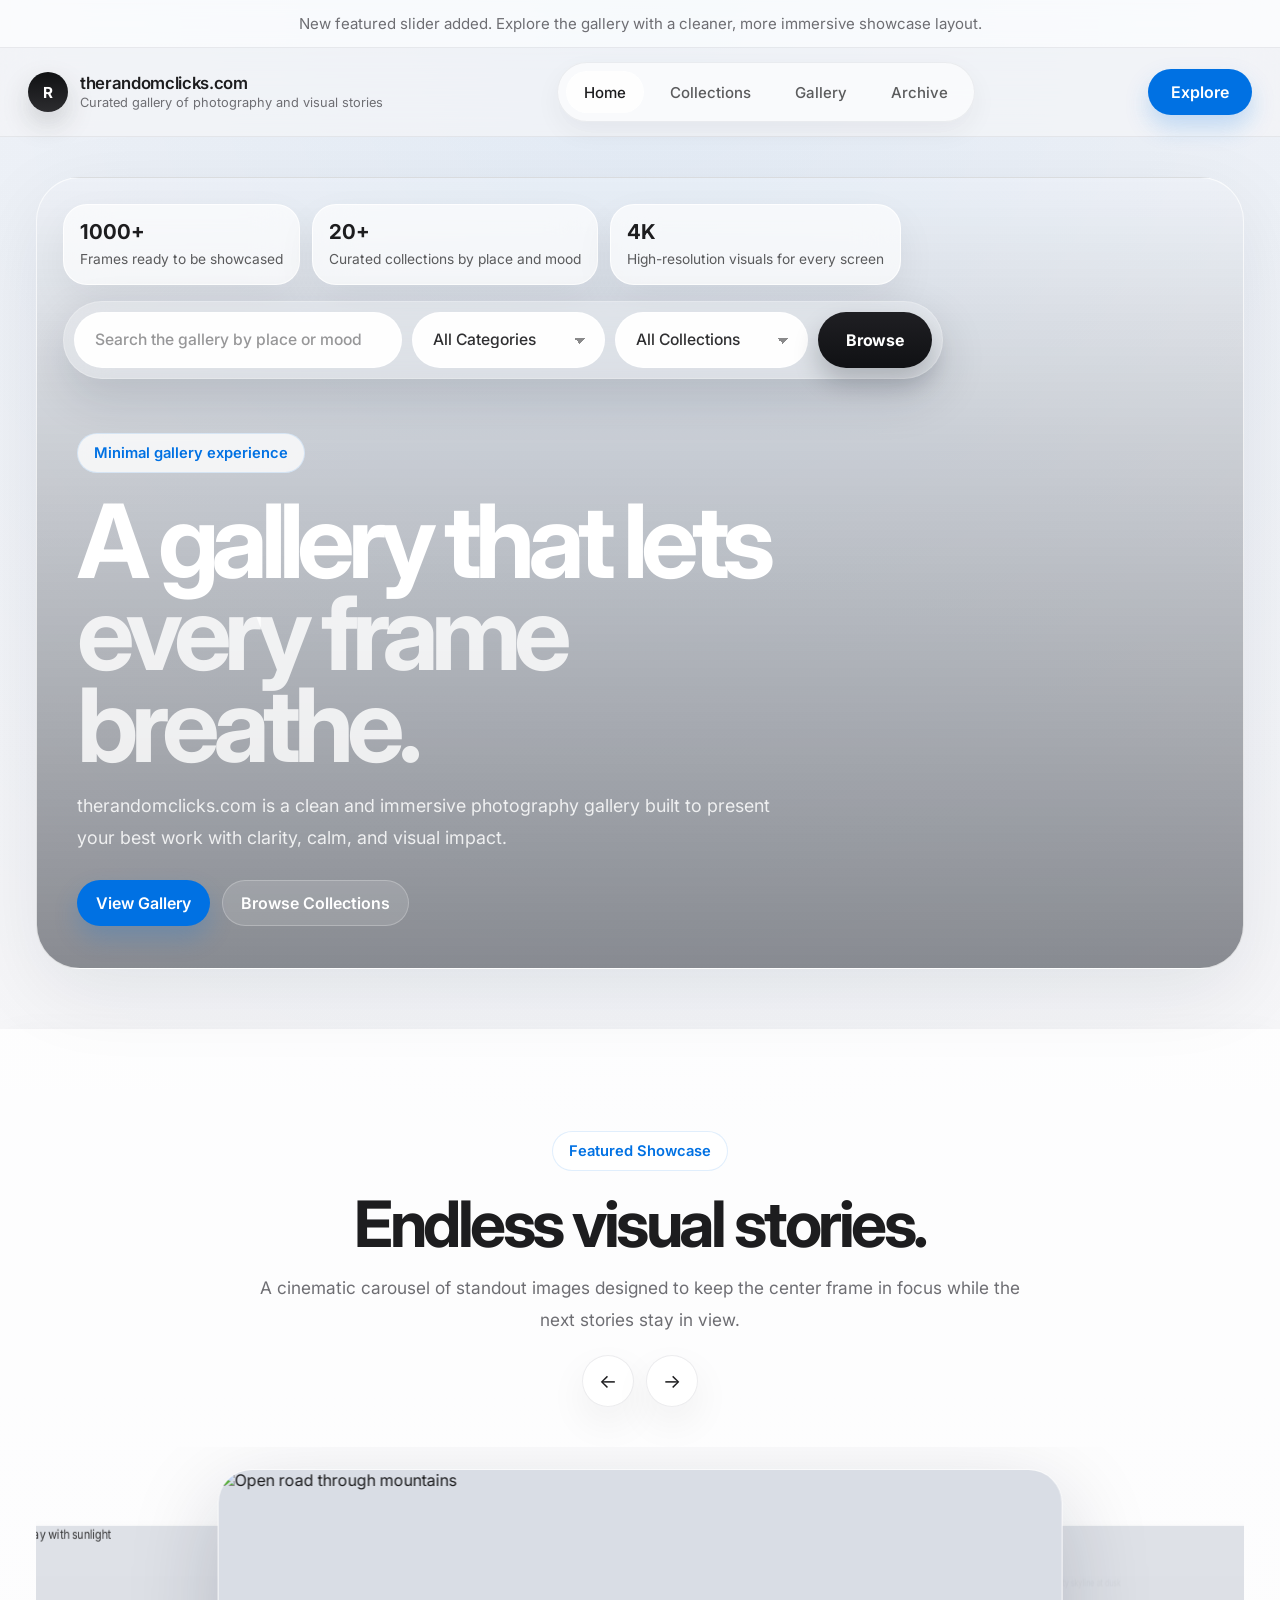
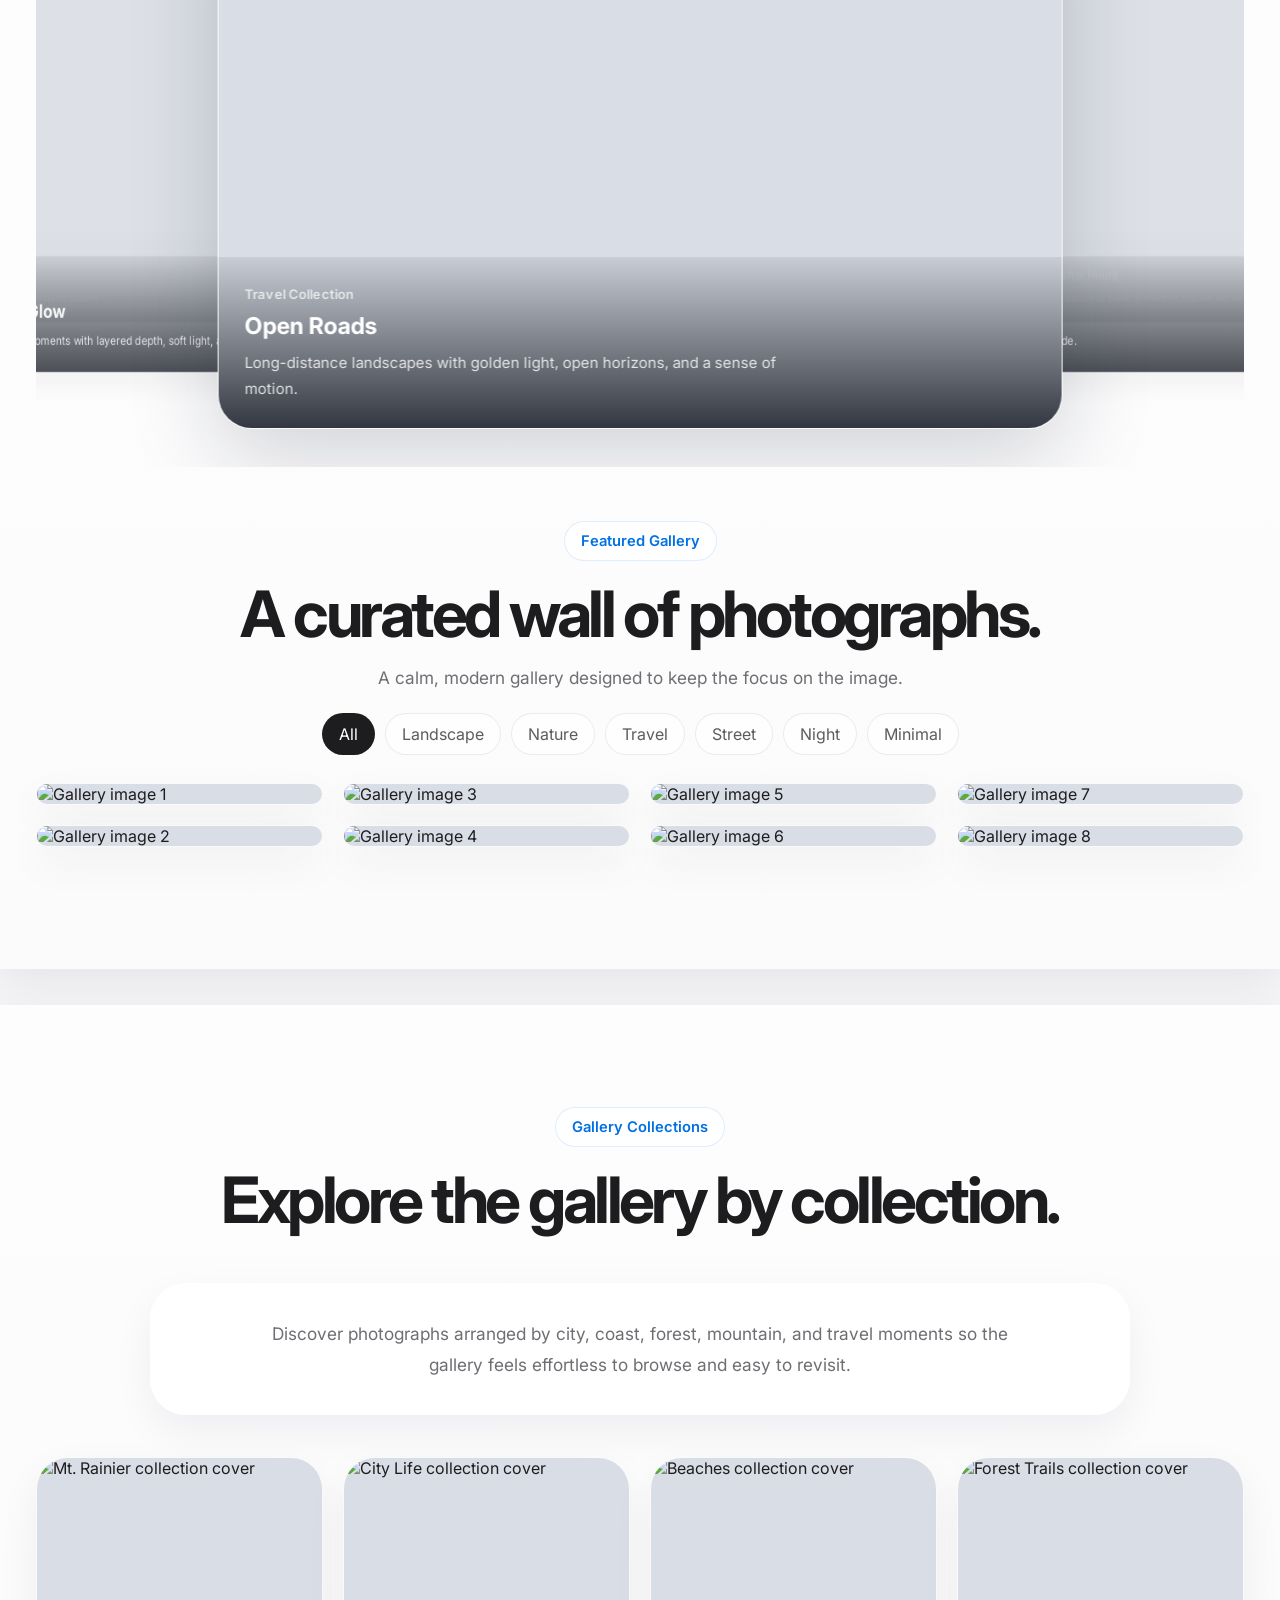
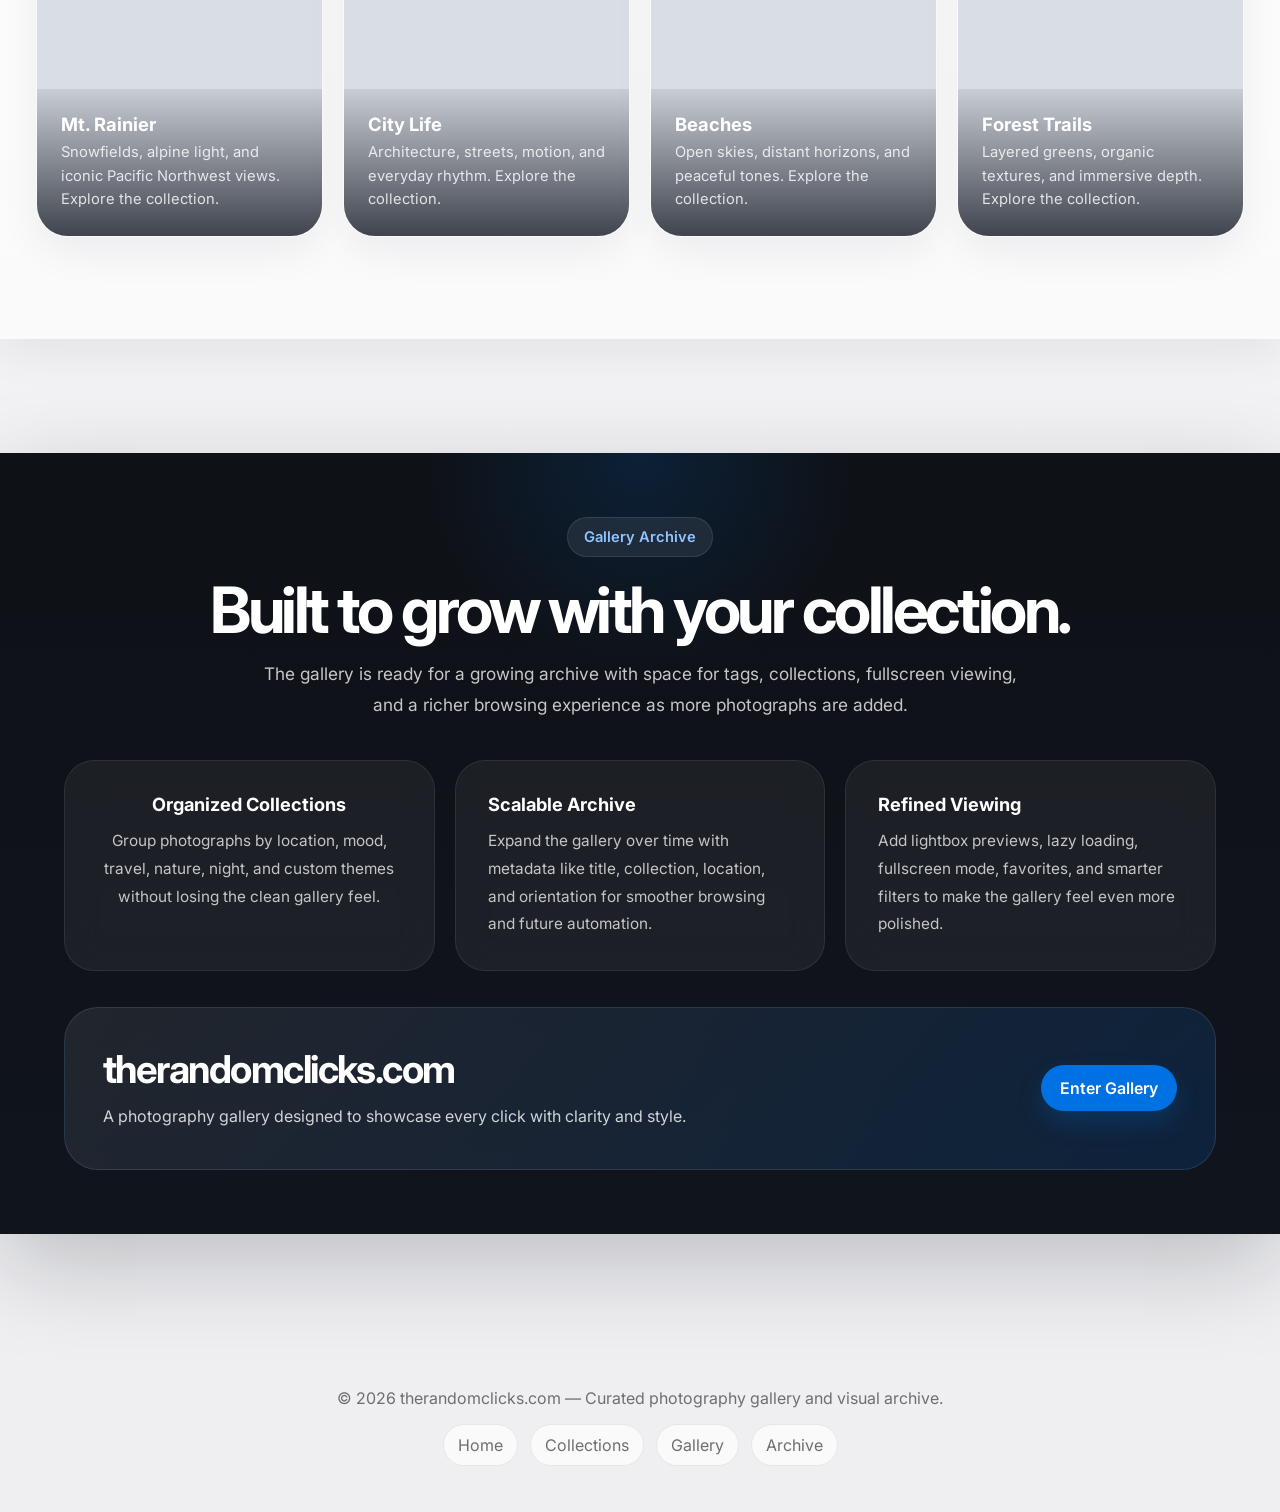
==== commit 939c6e66: "Update index.html" ====
--- a/index.html
+++ b/index.html
@@ -120,59 +120,54 @@
             </div>
           </div>
 
-          <div class="entertainment-slider" id="imageSlider" aria-label="Featured entertainment-style gallery">
-            <article class="slide-card is-center">
-              <img src="https://images.unsplash.com/photo-1500530855697-b586d89ba3ee?auto=format&fit=crop&w=1400&q=80" alt="Open road through mountains">
-              <div class="slide-meta">
-                <span class="slide-kicker">Travel Collection</span>
-                <h3>Open Roads</h3>
-                <p>Long-distance landscapes with golden light, open horizons, and a sense of motion.</p>
-                <a href="#gallery" class="slide-cta">View story</a>
-              </div>
-            </article>
-
-            <article class="slide-card">
-              <img src="https://images.unsplash.com/photo-1501594907352-04cda38ebc29?auto=format&fit=crop&w=1400&q=80" alt="Snowy mountain peaks">
-              <div class="slide-meta">
-                <span class="slide-kicker">Mountain Series</span>
-                <h3>Alpine Air</h3>
-                <p>Crisp contrast, textured ridgelines, and stillness at high altitude.</p>
-                <a href="#gallery" class="slide-cta">View story</a>
-              </div>
-            </article>
-
-            <article class="slide-card">
-              <img src="https://images.unsplash.com/photo-1505761671935-60b3a7427bad?auto=format&fit=crop&w=1400&q=80" alt="City skyline at dusk">
-              <div class="slide-meta">
-                <span class="slide-kicker">City Light</span>
-                <h3>After Hours</h3>
-                <p>Urban scenes shaped by reflections, structure, and late-evening color.</p>
-                <a href="#gallery" class="slide-cta">View story</a>
-              </div>
-            </article>
-
-            <article class="slide-card">
-              <img src="https://images.unsplash.com/photo-1507525428034-b723cf961d3e?auto=format&fit=crop&w=1400&q=80" alt="Ocean waves and beach">
-              <div class="slide-meta">
-                <span class="slide-kicker">Coastal Mood</span>
-                <h3>Sea Light</h3>
-                <p>Open sky, moving water, and a quiet blue atmosphere across the coastline.</p>
-                <a href="#gallery" class="slide-cta">View story</a>
-              </div>
-            </article>
-
-            <article class="slide-card">
-              <img src="https://images.unsplash.com/photo-1502082553048-f009c37129b9?auto=format&fit=crop&w=1400&q=80" alt="Forest pathway with sunlight">
-              <div class="slide-meta">
-                <span class="slide-kicker">Nature Detail</span>
-                <h3>Forest Glow</h3>
-                <p>Woodland moments with layered depth, soft light, and immersive texture.</p>
-                <a href="#gallery" class="slide-cta">View story</a>
-              </div>
-            </article>
-          </div>
-
-          <div class="slider-dots" id="sliderDots" aria-label="Slider navigation"></div>
+          <div class="entertainment-slider" id="imageSlider" aria-label="Featured film reel gallery">
+            <div class="film-track" id="filmTrack">
+              <article class="slide-card">
+                <img src="https://images.unsplash.com/photo-1500530855697-b586d89ba3ee?auto=format&fit=crop&w=1000&q=70" alt="Open road through mountains" loading="lazy" decoding="async">
+                <div class="slide-meta">
+                  <span class="slide-kicker">Travel Collection</span>
+                  <h3>Open Roads</h3>
+                  <p>Long-distance landscapes with golden light, open horizons, and a sense of motion.</p>
+                </div>
+              </article>
+
+              <article class="slide-card">
+                <img src="https://images.unsplash.com/photo-1501594907352-04cda38ebc29?auto=format&fit=crop&w=1000&q=70" alt="Snowy mountain peaks" loading="lazy" decoding="async">
+                <div class="slide-meta">
+                  <span class="slide-kicker">Mountain Series</span>
+                  <h3>Alpine Air</h3>
+                  <p>Crisp contrast, textured ridgelines, and stillness at high altitude.</p>
+                </div>
+              </article>
+
+              <article class="slide-card">
+                <img src="https://images.unsplash.com/photo-1505761671935-60b3a7427bad?auto=format&fit=crop&w=1000&q=70" alt="City skyline at dusk" loading="lazy" decoding="async">
+                <div class="slide-meta">
+                  <span class="slide-kicker">City Light</span>
+                  <h3>After Hours</h3>
+                  <p>Urban scenes shaped by reflections, structure, and late-evening color.</p>
+                </div>
+              </article>
+
+              <article class="slide-card">
+                <img src="https://images.unsplash.com/photo-1507525428034-b723cf961d3e?auto=format&fit=crop&w=1000&q=70" alt="Ocean waves and beach" loading="lazy" decoding="async">
+                <div class="slide-meta">
+                  <span class="slide-kicker">Coastal Mood</span>
+                  <h3>Sea Light</h3>
+                  <p>Open sky, moving water, and a quiet blue atmosphere across the coastline.</p>
+                </div>
+              </article>
+
+              <article class="slide-card">
+                <img src="https://images.unsplash.com/photo-1502082553048-f009c37129b9?auto=format&fit=crop&w=1000&q=70" alt="Forest pathway with sunlight" loading="lazy" decoding="async">
+                <div class="slide-meta">
+                  <span class="slide-kicker">Nature Detail</span>
+                  <h3>Forest Glow</h3>
+                  <p>Woodland moments with layered depth, soft light, and immersive texture.</p>
+                </div>
+              </article>
+            </div>
+          </div>
         </div>
 
         <div class="gallery-header reveal">
@@ -185,6 +180,7 @@
             <div class="gallery-filters">
               <button class="filter-chip active">All</button>
               <button class="filter-chip">Landscape</button>
+              <button class="filter-chip">Nature</button>
               <button class="filter-chip">Travel</button>
               <button class="filter-chip">Street</button>
               <button class="filter-chip">Night</button>
@@ -276,45 +272,45 @@
         </div>
 
         <div class="location-grid">
-          <article class="location-card reveal">
-            <img src="https://images.unsplash.com/photo-1501594907352-04cda38ebc29?auto=format&fit=crop&w=1200&q=80" alt="Mountain collection">
+          <a href="collection.html?collection=mountains" class="location-card reveal">
+            <img src="https://res.cloudinary.com/dfoirz0ps/image/upload/v1775958391/DSC01066_xkaex2.jpg" alt="Mt. Rainier collection cover">
             <div class="location-overlay">
               <div>
-                <h3>Mountains</h3>
-                <p>Expansive views, soft light, and quiet landscapes.</p>
-              </div>
-            </div>
-          </article>
-
-          <article class="location-card reveal">
-            <img src="https://images.unsplash.com/photo-1505761671935-60b3a7427bad?auto=format&fit=crop&w=1200&q=80" alt="City collection">
+                <h3>Mt. Rainier</h3>
+                <p>Snowfields, alpine light, and iconic Pacific Northwest views. Explore the collection.</p>
+              </div>
+            </div>
+          </a>
+
+          <a href="collection.html?collection=city-life" class="location-card reveal">
+            <img src="https://images.unsplash.com/photo-1505761671935-60b3a7427bad?auto=format&fit=crop&w=1200&q=80" alt="City Life collection cover">
             <div class="location-overlay">
               <div>
                 <h3>City Life</h3>
-                <p>Architecture, streets, motion, and everyday rhythm.</p>
-              </div>
-            </div>
-          </article>
-
-          <article class="location-card reveal">
-            <img src="https://images.unsplash.com/photo-1507525428034-b723cf961d3e?auto=format&fit=crop&w=1200&q=80" alt="Beach collection">
+                <p>Architecture, streets, motion, and everyday rhythm. Explore the collection.</p>
+              </div>
+            </div>
+          </a>
+
+          <a href="collection.html?collection=beaches" class="location-card reveal">
+            <img src="https://images.unsplash.com/photo-1507525428034-b723cf961d3e?auto=format&fit=crop&w=1200&q=80" alt="Beaches collection cover">
             <div class="location-overlay">
               <div>
                 <h3>Beaches</h3>
-                <p>Open skies, distant horizons, and peaceful tones.</p>
-              </div>
-            </div>
-          </article>
-
-          <article class="location-card reveal">
-            <img src="https://images.unsplash.com/photo-1472396961693-142e6e269027?auto=format&fit=crop&w=1200&q=80" alt="Forest collection">
+                <p>Open skies, distant horizons, and peaceful tones. Explore the collection.</p>
+              </div>
+            </div>
+          </a>
+
+          <a href="collection.html?collection=forest-trails" class="location-card reveal">
+            <img src="https://images.unsplash.com/photo-1472396961693-142e6e269027?auto=format&fit=crop&w=1200&q=80" alt="Forest Trails collection cover">
             <div class="location-overlay">
               <div>
                 <h3>Forest Trails</h3>
-                <p>Layered greens, organic textures, and immersive depth.</p>
-              </div>
-            </div>
-          </article>
+                <p>Layered greens, organic textures, and immersive depth. Explore the collection.</p>
+              </div>
+            </div>
+          </a>
         </div>
       </div>
     </section>
--- a/style.css
+++ b/style.css
@@ -1,17 +1,19 @@
 :root {
-  --bg: #000000;
-  --bg-soft: #0b0b0f;
-  --panel: rgba(255, 255, 255, 0.06);
-  --panel-strong: rgba(255, 255, 255, 0.1);
-  --line: rgba(255, 255, 255, 0.08);
-  --text: #f5f5f7;
-  --muted: #a1a1aa;
-  --accent: #2997ff;
-  --accent-soft: rgba(41, 151, 255, 0.14);
-  --radius-xl: 32px;
-  --radius-lg: 24px;
-  --radius-md: 18px;
-  --shadow: 0 20px 70px rgba(0, 0, 0, 0.35);
+  --bg: #f5f5f7;
+  --bg-soft: #fbfbfd;
+  --surface: rgba(255, 255, 255, 0.82);
+  --surface-strong: #ffffff;
+  --line: rgba(15, 23, 42, 0.08);
+  --line-strong: rgba(15, 23, 42, 0.12);
+  --text: #1d1d1f;
+  --muted: #6e6e73;
+  --accent: #0071e3;
+  --accent-soft: rgba(0, 113, 227, 0.12);
+  --radius-xl: 36px;
+  --radius-lg: 28px;
+  --radius-md: 20px;
+  --shadow: 0 24px 80px rgba(15, 23, 42, 0.08);
+  --shadow-soft: 0 16px 40px rgba(15, 23, 42, 0.06);
   --max-width: 1280px;
 }
 
@@ -29,8 +31,8 @@
   font-family: "Inter", sans-serif;
   color: var(--text);
   background:
-    radial-gradient(circle at top center, rgba(41, 151, 255, 0.12), transparent 26%),
-    linear-gradient(180deg, #000000 0%, #050507 45%, #0a0a0f 100%);
+    radial-gradient(circle at top center, rgba(0, 113, 227, 0.08), transparent 26%),
+    linear-gradient(180deg, #f5f5f7 0%, #f7f7f9 38%, #efeff2 100%);
   overflow-x: hidden;
   -webkit-font-smoothing: antialiased;
   text-rendering: optimizeLegibility;
@@ -54,12 +56,44 @@
 }
 
 .container {
-  width: min(92%, var(--max-width));
+  width: 100%;
   margin: 0 auto;
+  padding-inline: 36px;
 }
 
 .section {
-  padding: 110px 0;
+  padding: 120px 0;
+}
+
+.light-section {
+  position: relative;
+}
+
+.light-section::before {
+  content: "";
+  position: absolute;
+  inset: 18px 0 18px;
+  border-radius: 0;
+  background: linear-gradient(180deg, rgba(255, 255, 255, 0.82), rgba(255, 255, 255, 0.64));
+  box-shadow: var(--shadow-soft);
+  z-index: 0;
+}
+
+.light-section .container,
+.dark-section .container,
+.hero .container {
+  position: relative;
+  z-index: 1;
+}
+
+.announcement-bar {
+  padding: 14px 20px;
+  text-align: center;
+  background: rgba(255, 255, 255, 0.72);
+  color: var(--muted);
+  font-size: 0.94rem;
+  border-bottom: 1px solid var(--line);
+  backdrop-filter: blur(18px);
 }
 
 .eyebrow {
@@ -68,92 +102,112 @@
   gap: 8px;
   padding: 10px 16px;
   border-radius: 999px;
-  border: 1px solid var(--line);
-  background: rgba(255, 255, 255, 0.04);
-  color: #d4d4d8;
+  border: 1px solid rgba(0, 113, 227, 0.12);
+  background: rgba(255, 255, 255, 0.78);
+  color: var(--accent);
   font-size: 0.92rem;
-  backdrop-filter: blur(16px);
+  font-weight: 600;
+  backdrop-filter: blur(14px);
   margin-bottom: 22px;
 }
 
 .section-title {
-  font-size: clamp(2.4rem, 5vw, 4.8rem);
+  font-size: clamp(2.8rem, 5vw, 5.4rem);
   font-weight: 700;
-  line-height: 0.98;
-  letter-spacing: -0.04em;
+  line-height: 0.96;
+  letter-spacing: -0.055em;
   margin-bottom: 18px;
 }
 
 .section-text {
   max-width: 760px;
   color: var(--muted);
-  font-size: 1.05rem;
-  line-height: 1.85;
+  font-size: 1.08rem;
+  line-height: 1.8;
 }
 
 header {
   position: sticky;
   top: 0;
   z-index: 1000;
-  background: rgba(10, 10, 14, 0.68);
-  backdrop-filter: blur(18px);
-  border-bottom: 1px solid rgba(255, 255, 255, 0.06);
+  background: rgba(245, 245, 247, 0.62);
+  backdrop-filter: blur(24px);
+  border-bottom: 1px solid rgba(29, 29, 31, 0.06);
 }
 
 .navbar {
   display: flex;
   align-items: center;
   justify-content: space-between;
-  gap: 20px;
-  padding: 16px 0;
+  gap: 24px;
+  min-height: 82px;
+  padding: 14px 28px;
 }
 
 .brand {
   display: flex;
   align-items: center;
   gap: 12px;
+  min-width: 0;
 }
 
 .brand-mark {
-  width: 34px;
-  height: 34px;
+  width: 40px;
+  height: 40px;
   border-radius: 50%;
   display: grid;
   place-items: center;
-  background: #f5f5f7;
-  color: #000;
-  font-size: 0.92rem;
+  background: linear-gradient(180deg, #101113, #2c2c2f);
+  color: #fff;
+  font-size: 0.95rem;
   font-weight: 700;
+  flex-shrink: 0;
+  box-shadow: 0 12px 28px rgba(29, 29, 31, 0.18);
 }
 
 .brand-text h1 {
-  font-size: 1rem;
+  font-size: 1.05rem;
   font-weight: 600;
   letter-spacing: -0.02em;
+  line-height: 1.1;
 }
 
 .brand-text p {
-  font-size: 0.76rem;
+  font-size: 0.8rem;
   color: var(--muted);
-  margin-top: 2px;
+  margin-top: 3px;
+  line-height: 1.2;
 }
 
 .nav-links {
   display: flex;
   align-items: center;
-  gap: 28px;
+  gap: 8px;
   list-style: none;
+  padding: 8px;
+  border-radius: 999px;
+  background: rgba(255, 255, 255, 0.56);
+  border: 1px solid rgba(15, 23, 42, 0.06);
+  box-shadow: 0 10px 26px rgba(15, 23, 42, 0.05);
 }
 
 .nav-links a {
-  color: #d4d4d8;
-  font-size: 0.95rem;
-  transition: color 0.25s ease;
+  display: inline-flex;
+  align-items: center;
+  justify-content: center;
+  min-height: 42px;
+  padding: 0 18px;
+  border-radius: 999px;
+  color: rgba(29, 29, 31, 0.72);
+  font-size: 0.94rem;
+  font-weight: 500;
+  transition: color 0.25s ease, background 0.25s ease, transform 0.25s ease;
 }
 
 .nav-links a:hover,
 .nav-links a.active {
-  color: #ffffff;
+  color: var(--text);
+  background: rgba(255, 255, 255, 0.92);
 }
 
 .nav-actions {
@@ -167,7 +221,7 @@
 .ghost-btn,
 .filter-chip {
   border: 1px solid var(--line);
-  background: rgba(255, 255, 255, 0.04);
+  background: rgba(255, 255, 255, 0.7);
   color: var(--text);
   border-radius: 999px;
   cursor: pointer;
@@ -188,30 +242,38 @@
 }
 
 .pill-btn.primary {
-  background: #ffffff;
-  color: #000000;
+  background: var(--accent);
+  color: #fff;
   border-color: transparent;
+  box-shadow: 0 12px 24px rgba(0, 113, 227, 0.22);
 }
 
 .pill-btn:hover,
 .ghost-btn:hover,
-.filter-chip:hover {
+.filter-chip:hover,
+.menu-toggle:hover {
   transform: translateY(-1px);
-  background: rgba(255, 255, 255, 0.08);
+  background: rgba(255, 255, 255, 0.96);
+}
+
+.nav-actions .pill-btn.primary {
+  min-height: 46px;
+  padding-inline: 22px;
+  border-radius: 999px;
 }
 
 .hero {
-  padding: 34px 0 30px;
+  padding: 40px 0 42px;
 }
 
 .hero-card {
   position: relative;
   min-height: 88vh;
-  border-radius: 40px;
+  border-radius: 44px;
   overflow: hidden;
-  border: 1px solid rgba(255, 255, 255, 0.08);
+  border: 1px solid rgba(255, 255, 255, 0.7);
   background:
-    linear-gradient(180deg, rgba(0, 0, 0, 0.22), rgba(0, 0, 0, 0.72)),
+    linear-gradient(180deg, rgba(255, 255, 255, 0.1), rgba(9, 14, 24, 0.46)),
     url("https://images.unsplash.com/photo-1500534314209-a25ddb2bd429?auto=format&fit=crop&w=1800&q=80") center/cover;
   box-shadow: var(--shadow);
   display: flex;
@@ -220,9 +282,9 @@
 
 .hero-topbar {
   position: absolute;
-  top: 24px;
-  left: 24px;
-  right: 24px;
+  top: 26px;
+  left: 26px;
+  right: 26px;
   display: flex;
   justify-content: space-between;
   gap: 16px;
@@ -237,94 +299,137 @@
 }
 
 .stat {
-  min-width: 140px;
+  min-width: 152px;
   padding: 14px 16px;
-  border-radius: 22px;
-  background: rgba(15, 15, 20, 0.45);
-  border: 1px solid rgba(255, 255, 255, 0.1);
-  backdrop-filter: blur(18px);
+  border-radius: 24px;
+  background: rgba(255, 255, 255, 0.68);
+  border: 1px solid rgba(255, 255, 255, 0.82);
+  backdrop-filter: blur(22px);
+  box-shadow: var(--shadow-soft);
 }
 
 .stat strong {
   display: block;
-  font-size: 1.3rem;
+  font-size: 1.28rem;
   font-weight: 700;
   margin-bottom: 4px;
+  color: var(--text);
 }
 
 .stat span {
   font-size: 0.86rem;
-  color: #d4d4d8;
+  color: rgba(29, 29, 31, 0.72);
   line-height: 1.45;
 }
 
 .hero-search {
-  width: min(560px, 100%);
-  padding: 16px;
-  border-radius: 28px;
-  background: rgba(15, 15, 20, 0.5);
-  border: 1px solid rgba(255, 255, 255, 0.1);
-  backdrop-filter: blur(18px);
+  width: min(880px, 100%);
+  padding: 10px;
+  border-radius: 999px;
+  background: rgba(255, 255, 255, 0.22);
+  border: 1px solid rgba(255, 255, 255, 0.22);
+  backdrop-filter: blur(22px);
+  box-shadow: 0 18px 48px rgba(15, 23, 42, 0.14);
 }
 
 .search-row {
   display: grid;
-  grid-template-columns: 1.15fr 0.9fr 0.9fr auto;
+  grid-template-columns: minmax(260px, 1.7fr) minmax(170px, 1fr) minmax(170px, 1fr) auto;
   gap: 10px;
+  align-items: center;
 }
 
 .search-field,
 .search-select {
   width: 100%;
-  padding: 14px 16px;
-  border-radius: 18px;
-  background: rgba(255, 255, 255, 0.06);
-  border: 1px solid rgba(255, 255, 255, 0.08);
-  color: var(--text);
+  height: 56px;
+  padding: 0 20px;
+  border-radius: 999px;
+  background: rgba(255, 255, 255, 0.96);
+  border: 1px solid rgba(255, 255, 255, 0.88);
+  color: rgba(29, 29, 31, 0.92);
   outline: none;
   min-width: 0;
+  font-size: 0.98rem;
+  font-weight: 500;
+  line-height: 1;
+  appearance: none;
+  transition: transform 0.25s ease, box-shadow 0.25s ease, border-color 0.25s ease;
+}
+
+.search-field:focus,
+.search-select:focus {
+  border-color: rgba(0, 113, 227, 0.34);
+  box-shadow: 0 0 0 4px rgba(0, 113, 227, 0.08);
+}
+
+.search-select {
+  background-image:
+    linear-gradient(45deg, transparent 50%, rgba(29, 29, 31, 0.52) 50%),
+    linear-gradient(135deg, rgba(29, 29, 31, 0.52) 50%, transparent 50%);
+  background-position:
+    calc(100% - 24px) 25px,
+    calc(100% - 18px) 25px;
+  background-size: 6px 6px, 6px 6px;
+  background-repeat: no-repeat;
+  padding-right: 42px;
 }
 
 .search-select option {
-  background: #121217;
+  background: #fff;
+}
+
+.search-field::placeholder {
+  color: rgba(29, 29, 31, 0.46);
 }
 
 .search-submit {
-  padding: 14px 18px;
-  border-radius: 18px;
+  height: 56px;
+  padding: 0 28px;
+  border-radius: 999px;
   border: none;
-  background: #ffffff;
-  color: #000000;
+  background: linear-gradient(180deg, #1f1f23, #101114);
+  color: #fff;
   font-weight: 700;
+  letter-spacing: -0.01em;
   cursor: pointer;
   white-space: nowrap;
+  box-shadow: 0 14px 26px rgba(9, 14, 24, 0.22);
+  transition: transform 0.25s ease, box-shadow 0.25s ease, filter 0.25s ease;
+}
+
+.search-submit:hover {
+  transform: translateY(-1px);
+  box-shadow: 0 18px 30px rgba(9, 14, 24, 0.28);
+  filter: brightness(1.04);
 }
 
 .hero-content {
   position: relative;
   z-index: 2;
-  padding: 0 34px 36px;
-  max-width: 860px;
+  padding: 0 40px 42px;
+  max-width: 880px;
 }
 
 .hero-title {
-  font-size: clamp(3rem, 8vw, 7rem);
+  font-size: clamp(3.6rem, 8vw, 7.5rem);
   font-weight: 700;
-  letter-spacing: -0.06em;
-  line-height: 0.92;
+  letter-spacing: -0.07em;
+  line-height: 0.9;
   margin-bottom: 18px;
+  color: #fff;
 }
 
 .hero-title .muted-line {
-  color: #d4d4d8;
+  color: rgba(255, 255, 255, 0.82);
 }
 
 .hero-text {
   max-width: 700px;
-  font-size: 1.08rem;
-  line-height: 1.85;
-  color: #d4d4d8;
-  margin-bottom: 24px;
+  font-size: 1.12rem;
+  line-height: 1.8;
+  color: rgba(255, 255, 255, 0.84);
+  margin-bottom: 26px;
 }
 
 .hero-actions {
@@ -334,65 +439,82 @@
 }
 
 .hero-actions .ghost-btn {
-  background: rgba(255, 255, 255, 0.06);
+  background: rgba(255, 255, 255, 0.12);
+  border-color: rgba(255, 255, 255, 0.24);
+  color: #fff;
 }
 
 .split-intro {
   display: grid;
   grid-template-columns: 0.95fr 1.05fr;
-  gap: 28px;
-  align-items: start;
+  gap: 34px;
+  align-items: center;
+}
+
+#locations .split-intro {
+  grid-template-columns: 1fr;
+  justify-items: center;
+  text-align: center;
+}
+
+#locations .split-intro .glass-card {
+  width: min(100%, 980px);
+}
+
+#locations .split-intro .section-text {
+  margin-inline: auto;
 }
 
 .glass-card {
-  background: var(--panel);
-  border: 1px solid var(--line);
+  background: rgba(255, 255, 255, 0.76);
+  border: 1px solid rgba(255, 255, 255, 0.86);
   border-radius: var(--radius-xl);
-  padding: 32px;
+  padding: 34px;
   backdrop-filter: blur(18px);
-  box-shadow: var(--shadow);
+  box-shadow: var(--shadow-soft);
 }
 
 .location-grid {
-  margin-top: 34px;
+  margin-top: 42px;
   display: grid;
   grid-template-columns: repeat(4, 1fr);
-  gap: 18px;
+  gap: 20px;
 }
 
 .location-card {
   position: relative;
   overflow: hidden;
-  min-height: 340px;
-  border-radius: 28px;
-  border: 1px solid rgba(255, 255, 255, 0.08);
-  background: #101014;
-  box-shadow: var(--shadow);
+  min-height: 380px;
+  border-radius: 32px;
+  border: 1px solid rgba(255, 255, 255, 0.86);
+  background: #d9dde5;
+  box-shadow: var(--shadow-soft);
 }
 
 .location-card img {
   height: 100%;
-  transition: transform 0.5s ease;
+  transition: transform 0.55s ease;
 }
 
 .location-card:hover img {
-  transform: scale(1.04);
+  transform: scale(1.03);
 }
 
 .location-overlay {
   position: absolute;
   inset: auto 0 0 0;
-  padding: 22px;
-  background: linear-gradient(to top, rgba(0, 0, 0, 0.82), rgba(0, 0, 0, 0.08));
+  padding: 24px;
+  background: linear-gradient(to top, rgba(9, 14, 24, 0.74), rgba(9, 14, 24, 0.08));
 }
 
 .location-overlay h3 {
   font-size: 1.15rem;
   margin-bottom: 6px;
+  color: #fff;
 }
 
 .location-overlay p {
-  color: #d4d4d8;
+  color: rgba(255, 255, 255, 0.82);
   font-size: 0.92rem;
   line-height: 1.6;
 }
@@ -406,38 +528,233 @@
   margin-bottom: 28px;
 }
 
+#gallery > .container > .gallery-header {
+  justify-content: center;
+  align-items: center;
+  text-align: center;
+}
+
+#gallery > .container > .gallery-header > div {
+  width: 100%;
+}
+
+#gallery > .container > .gallery-header .section-text {
+  margin-inline: auto;
+}
+
+.slider-section {
+  margin-bottom: 54px;
+}
+
+.slider-section .gallery-header {
+  flex-direction: column;
+  align-items: center;
+  justify-content: center;
+  text-align: center;
+  margin-bottom: 40px;
+}
+
+.slider-section .section-text {
+  margin-inline: auto;
+}
+
+.slider-controls {
+  display: flex;
+  gap: 12px;
+  align-items: center;
+  justify-content: center;
+}
+
+.slider-btn {
+  width: 52px;
+  height: 52px;
+  border-radius: 50%;
+  border: 1px solid rgba(15, 23, 42, 0.08);
+  background: rgba(255, 255, 255, 0.84);
+  color: var(--text);
+  cursor: pointer;
+  font-size: 1.2rem;
+  backdrop-filter: blur(16px);
+  box-shadow: var(--shadow-soft);
+  transition: transform 0.25s ease, background 0.25s ease;
+}
+
+.slider-btn:hover {
+  transform: translateY(-1px);
+  background: #fff;
+}
+
+.entertainment-slider {
+  position: relative;
+  height: 620px;
+  margin-inline: auto;
+  perspective: 1800px;
+  transform-style: preserve-3d;
+  overflow: hidden;
+}
+
+.slide-card {
+  position: relative;
+  position: absolute;
+  top: 22px;
+  left: 50%;
+  width: min(66vw, 920px);
+  min-height: 560px;
+  overflow: hidden;
+  border-radius: 34px;
+  border: 1px solid rgba(255, 255, 255, 0.86);
+  background: #d9dde5;
+  box-shadow: var(--shadow-soft);
+  opacity: 0;
+  pointer-events: none;
+  filter: saturate(0.82) blur(0.4px);
+  transform-origin: center center;
+  transition:
+    transform 0.85s cubic-bezier(0.22, 1, 0.36, 1),
+    opacity 0.7s ease,
+    filter 0.7s ease,
+    box-shadow 0.7s ease;
+}
+
+.slide-card.is-center {
+  opacity: 1;
+  pointer-events: auto;
+  z-index: 5;
+  transform: translateX(-50%) translateZ(120px) rotateY(0deg) scale(1);
+  opacity: 1;
+  filter: saturate(1);
+  box-shadow: 0 28px 90px rgba(15, 23, 42, 0.18);
+}
+
+.slide-card.is-left {
+  opacity: 0.88;
+  z-index: 4;
+  transform: translateX(calc(-50% - min(31vw, 420px))) translateZ(-30px) rotateY(32deg) scale(0.8);
+}
+
+.slide-card.is-right {
+  opacity: 0.88;
+  z-index: 4;
+  transform: translateX(calc(-50% + min(31vw, 420px))) translateZ(-30px) rotateY(-32deg) scale(0.8);
+}
+
+.slide-card.is-back-left {
+  opacity: 0.34;
+  z-index: 2;
+  transform: translateX(calc(-50% - min(47vw, 660px))) translateZ(-180px) rotateY(42deg) scale(0.62);
+}
+
+.slide-card.is-back-right {
+  opacity: 0.34;
+  z-index: 2;
+  transform: translateX(calc(-50% + min(47vw, 660px))) translateZ(-180px) rotateY(-42deg) scale(0.62);
+}
+
+.slide-card img {
+  height: 100%;
+}
+
+.slide-meta {
+  position: absolute;
+  inset: auto 0 0 0;
+  padding: 26px;
+  background: linear-gradient(to top, rgba(9, 14, 24, 0.8), rgba(9, 14, 24, 0.08));
+}
+
+.slide-kicker {
+  display: inline-block;
+  margin-bottom: 10px;
+  font-size: 0.82rem;
+  font-weight: 600;
+  letter-spacing: 0.01em;
+  color: rgba(255, 255, 255, 0.72);
+}
+
+.slide-meta h3 {
+  font-size: 1.45rem;
+  margin-bottom: 10px;
+  color: #fff;
+}
+
+.slide-meta p {
+  color: rgba(255, 255, 255, 0.82);
+  line-height: 1.7;
+  font-size: 0.94rem;
+  max-width: 34rem;
+}
+
+.slide-cta {
+  display: inline-flex;
+  align-items: center;
+  justify-content: center;
+  margin-top: 18px;
+  padding: 10px 16px;
+  border-radius: 999px;
+  background: rgba(255, 255, 255, 0.9);
+  color: #111;
+  font-size: 0.92rem;
+  font-weight: 600;
+}
+
+.slide-cta:hover {
+  background: #fff;
+}
+
+.slider-dots {
+  display: flex;
+  justify-content: center;
+  gap: 10px;
+  margin-top: 18px;
+}
+
+.slider-dot {
+  width: 9px;
+  height: 9px;
+  border-radius: 50%;
+  border: none;
+  background: rgba(29, 29, 31, 0.2);
+  cursor: pointer;
+  transition: transform 0.25s ease, background 0.25s ease;
+}
+
+.slider-dot.is-active {
+  background: var(--text);
+  transform: scale(1.25);
+}
+
 .gallery-filters {
   display: flex;
   gap: 10px;
   flex-wrap: wrap;
   margin-top: 20px;
+  justify-content: center;
 }
 
 .filter-chip {
   padding: 10px 16px;
-  color: #d4d4d8;
+  color: rgba(29, 29, 31, 0.72);
 }
 
 .filter-chip.active {
-  background: #ffffff;
-  color: #000000;
+  background: var(--text);
+  color: #fff;
   border-color: transparent;
 }
 
 .masonry {
   columns: 4 260px;
-  column-gap: 18px;
+  column-gap: 20px;
 }
 
 .art-card {
   position: relative;
   break-inside: avoid;
-  margin-bottom: 18px;
+  margin-bottom: 20px;
   overflow: hidden;
-  border-radius: 26px;
-  border: 1px solid rgba(255, 255, 255, 0.08);
-  background: #101014;
-  box-shadow: var(--shadow);
+  border-radius: 30px;
+  border: 1px solid rgba(255, 255, 255, 0.86);
+  background: #d9dde5;
+  box-shadow: var(--shadow-soft);
 }
 
 .art-card img {
@@ -445,7 +762,7 @@
 }
 
 .art-card:hover img {
-  transform: scale(1.04);
+  transform: scale(1.03);
 }
 
 .art-meta {
@@ -454,7 +771,7 @@
   right: 0;
   bottom: 0;
   padding: 18px;
-  background: linear-gradient(to top, rgba(0, 0, 0, 0.82), rgba(0, 0, 0, 0.04));
+  background: linear-gradient(to top, rgba(9, 14, 24, 0.82), rgba(9, 14, 24, 0.04));
   opacity: 0;
   transform: translateY(16px);
   transition: all 0.25s ease;
@@ -468,48 +785,91 @@
 .art-meta h4 {
   font-size: 1rem;
   margin-bottom: 4px;
+  color: #fff;
 }
 
 .art-meta p {
   font-size: 0.88rem;
-  color: #d4d4d8;
+  color: rgba(255, 255, 255, 0.82);
   line-height: 1.6;
 }
 
+.dark-section {
+  padding-top: 96px;
+}
+
+.dark-section .container {
+  padding: 64px;
+  border-radius: 0;
+  background:
+    radial-gradient(circle at top, rgba(0, 113, 227, 0.16), transparent 22%),
+    linear-gradient(180deg, #0e1116 0%, #10141d 100%);
+  box-shadow: 0 30px 90px rgba(9, 14, 24, 0.22);
+}
+
+.dark-section .eyebrow {
+  background: rgba(255, 255, 255, 0.08);
+  color: #8ec5ff;
+  border-color: rgba(255, 255, 255, 0.1);
+}
+
+.dark-section .section-title {
+  color: #fff;
+}
+
+.dark-section .section-text {
+  color: rgba(255, 255, 255, 0.76);
+}
+
+#archive .reveal:first-child {
+  text-align: center;
+}
+
+#archive .reveal:first-child .eyebrow,
+#archive .reveal:first-child .section-text {
+  margin-inline: auto;
+}
+
 .system-grid {
-  margin-top: 36px;
+  margin-top: 40px;
   display: grid;
   grid-template-columns: repeat(3, 1fr);
-  gap: 18px;
+  gap: 20px;
+  align-items: stretch;
 }
 
 .system-card {
-  background: var(--panel);
-  border: 1px solid var(--line);
-  border-radius: 28px;
-  padding: 30px;
+  background: rgba(255, 255, 255, 0.06);
+  border: 1px solid rgba(255, 255, 255, 0.08);
+  border-radius: 30px;
+  padding: 32px;
   backdrop-filter: blur(18px);
-  box-shadow: var(--shadow);
+  box-shadow: none;
+  min-height: 180px;
+  display: flex;
+  flex-direction: column;
+  justify-content: flex-start;
 }
 
 .system-card h3 {
-  font-size: 1.12rem;
+  font-size: 1.14rem;
   margin-bottom: 12px;
+  color: #fff;
 }
 
 .system-card p {
-  color: var(--muted);
-  line-height: 1.85;
+  color: rgba(255, 255, 255, 0.74);
+  line-height: 1.8;
   font-size: 0.96rem;
 }
 
 .cta-banner {
-  margin-top: 34px;
-  padding: 36px;
-  border-radius: 32px;
-  border: 1px solid rgba(255, 255, 255, 0.08);
-  background: linear-gradient(135deg, rgba(255, 255, 255, 0.08), rgba(41, 151, 255, 0.12));
-  box-shadow: var(--shadow);
+  margin-top: 36px;
+  padding: 38px;
+  border-radius: 34px;
+  border: 1px solid rgba(255, 255, 255, 0.1);
+  background: linear-gradient(135deg, rgba(255, 255, 255, 0.08), rgba(0, 113, 227, 0.16));
+  box-shadow: none;
   display: flex;
   justify-content: space-between;
   align-items: center;
@@ -517,43 +877,56 @@
   flex-wrap: wrap;
 }
 
+#archive .cta-banner {
+  max-width: 1320px;
+  margin-inline: auto;
+}
+
+#archive .cta-banner > div {
+  flex: 1 1 640px;
+}
+
 .cta-banner h3 {
-  font-size: clamp(1.8rem, 3vw, 2.8rem);
+  font-size: clamp(1.9rem, 3vw, 2.9rem);
   letter-spacing: -0.04em;
   margin-bottom: 10px;
+  color: #fff;
 }
 
 .cta-banner p {
   max-width: 760px;
-  color: #d4d4d8;
+  color: rgba(255, 255, 255, 0.8);
   line-height: 1.8;
 }
 
 footer {
   padding: 34px 0 46px;
-  border-top: 1px solid rgba(255, 255, 255, 0.06);
   color: var(--muted);
 }
 
 .footer-wrap {
   display: flex;
-  justify-content: space-between;
+  flex-direction: column;
+  justify-content: center;
   align-items: center;
   gap: 16px;
-  flex-wrap: wrap;
+  flex-wrap: nowrap;
+  padding: 0 6px;
+  text-align: center;
 }
 
 .footer-links {
   display: flex;
   gap: 12px;
   flex-wrap: wrap;
+  justify-content: center;
 }
 
 .footer-links a {
   padding: 10px 14px;
   border-radius: 999px;
-  background: rgba(255, 255, 255, 0.04);
-  border: 1px solid rgba(255, 255, 255, 0.08);
+  background: rgba(255, 255, 255, 0.66);
+  border: 1px solid rgba(15, 23, 42, 0.08);
 }
 
 .reveal {
@@ -581,22 +954,49 @@
   .hero-card {
     min-height: 78vh;
   }
+
+  .entertainment-slider {
+    height: 560px;
+  }
+
+  .slide-card {
+    width: min(78vw, 760px);
+    min-height: 500px;
+  }
 }
 
 @media (max-width: 860px) {
+  .section {
+    padding: 96px 0;
+  }
+
+  .container {
+    padding-inline: 24px;
+  }
+
+  .navbar {
+    padding-inline: 14px;
+  }
+
+  .light-section::before {
+    inset: 12px 0 12px;
+    border-radius: 0;
+  }
+
   .nav-links {
     position: absolute;
     top: 72px;
     left: 4%;
     right: 4%;
-    background: rgba(10, 10, 14, 0.96);
-    border: 1px solid rgba(255, 255, 255, 0.08);
+    background: rgba(255, 255, 255, 0.94);
+    border: 1px solid rgba(15, 23, 42, 0.08);
     border-radius: 24px;
     padding: 18px;
     display: none;
     flex-direction: column;
     align-items: flex-start;
-    gap: 18px;
+    gap: 10px;
+    box-shadow: var(--shadow-soft);
   }
 
   .nav-links.show {
@@ -618,6 +1018,10 @@
     grid-template-columns: 1fr;
   }
 
+  .hero-search {
+    border-radius: 30px;
+  }
+
   .hero-topbar {
     position: static;
     padding: 20px 20px 0;
@@ -629,21 +1033,60 @@
   }
 
   .hero-content {
-    padding: 20px 20px 24px;
+    padding: 20px 20px 28px;
   }
 
   .hero-title {
-    font-size: 3.2rem;
+    font-size: 3.5rem;
   }
 
   .masonry {
     columns: 2 220px;
   }
+
+  .entertainment-slider {
+    height: 500px;
+  }
+
+  .slide-card {
+    width: min(86vw, 680px);
+    min-height: 440px;
+  }
+
+  .slide-card.is-left {
+    transform: translateX(calc(-50% - 24vw)) translateZ(-20px) rotateY(24deg) scale(0.76);
+  }
+
+  .slide-card.is-right {
+    transform: translateX(calc(-50% + 24vw)) translateZ(-20px) rotateY(-24deg) scale(0.76);
+  }
+
+  .slide-card.is-back-left,
+  .slide-card.is-back-right {
+    opacity: 0;
+  }
+
+  .dark-section .container {
+    padding: 36px 24px;
+    border-radius: 0;
+  }
 }
 
 @media (max-width: 560px) {
   .section {
-    padding: 84px 0;
+    padding: 80px 0;
+  }
+
+  .container {
+    padding-inline: 18px;
+  }
+
+  .navbar {
+    padding-inline: 8px;
+  }
+
+  .announcement-bar {
+    font-size: 0.85rem;
   }
 
   .brand-text p {
@@ -651,7 +1094,7 @@
   }
 
   .hero-title {
-    font-size: 2.5rem;
+    font-size: 2.8rem;
   }
 
   .hero-search {
@@ -673,4 +1116,30 @@
   .masonry {
     columns: 1;
   }
-}
+
+  .slider-controls {
+    width: 100%;
+    justify-content: flex-start;
+  }
+
+  .entertainment-slider {
+    height: 440px;
+  }
+
+  .slide-card {
+    width: 92vw;
+    min-height: 390px;
+  }
+
+  .slide-card.is-left,
+  .slide-card.is-right,
+  .slide-card.is-back-left,
+  .slide-card.is-back-right {
+    opacity: 0;
+  }
+
+  .dark-section .container {
+    padding: 30px 18px;
+    border-radius: 0;
+  }
+}
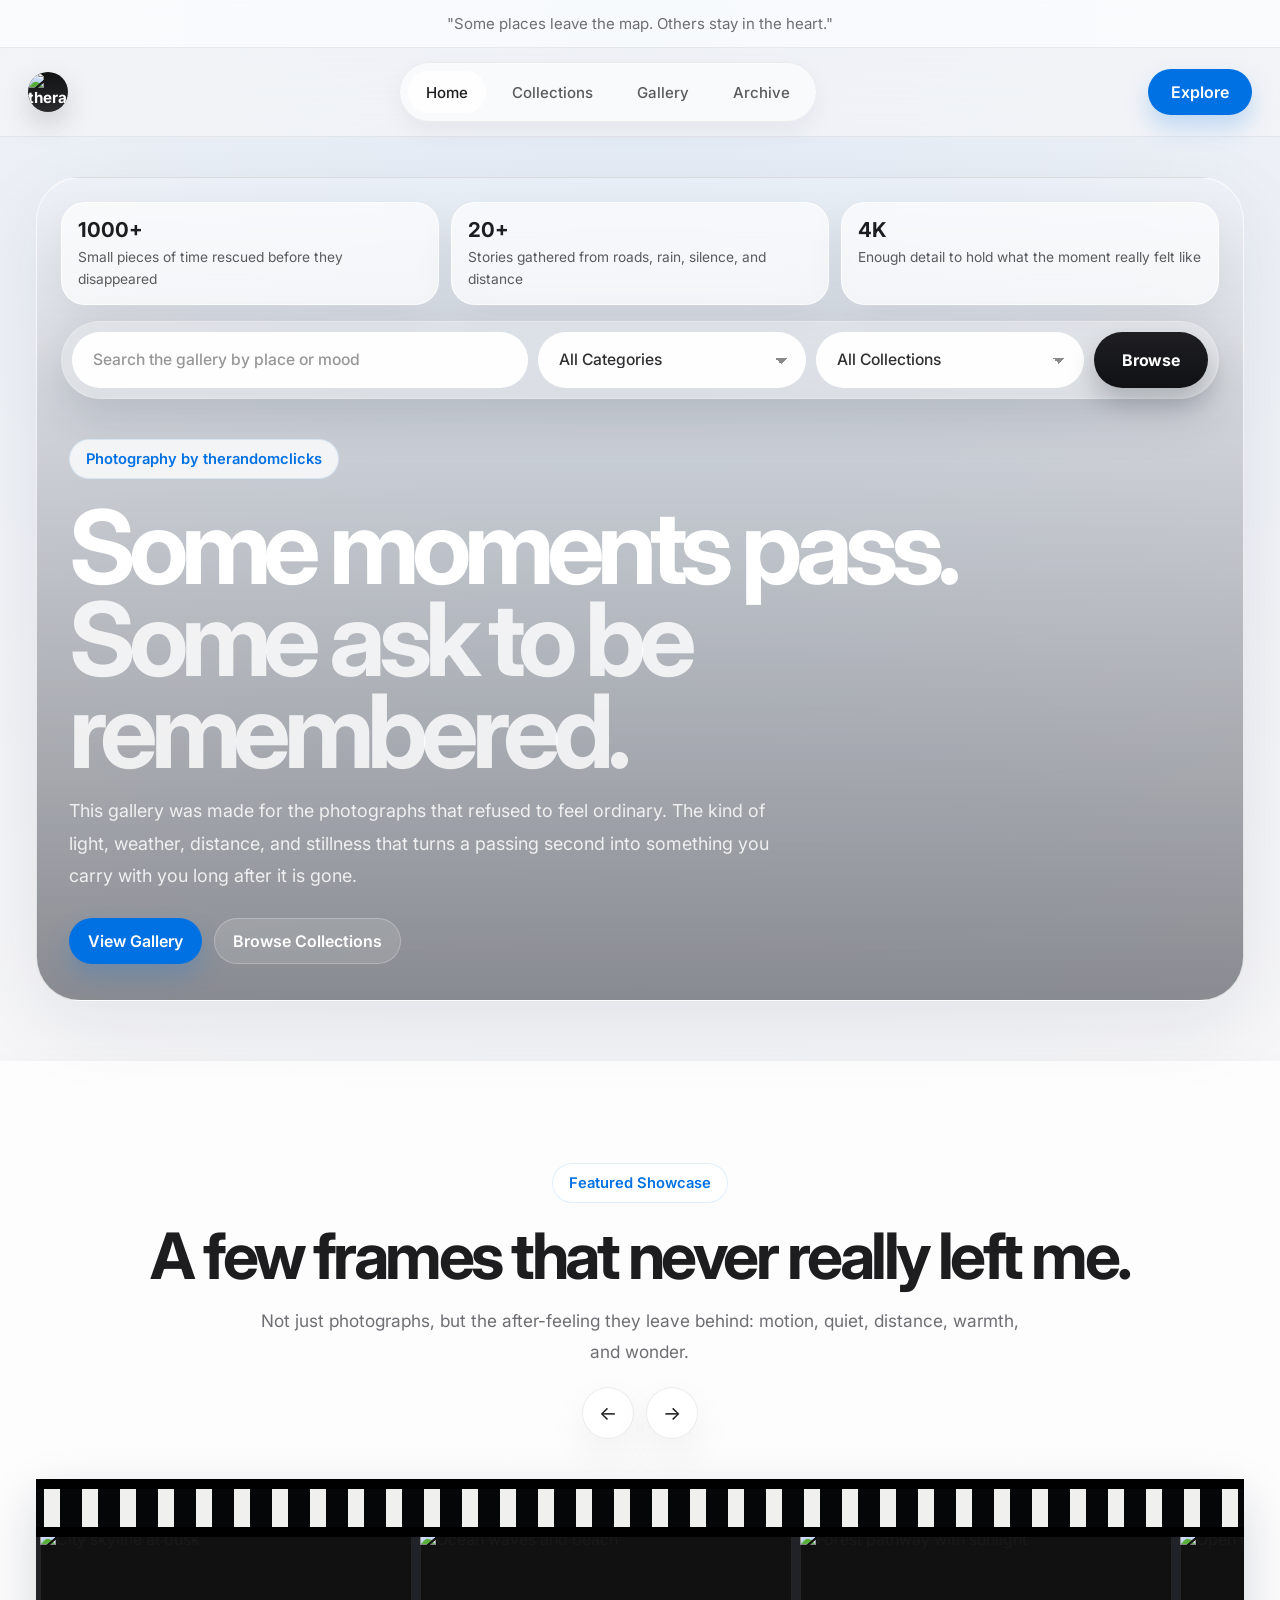
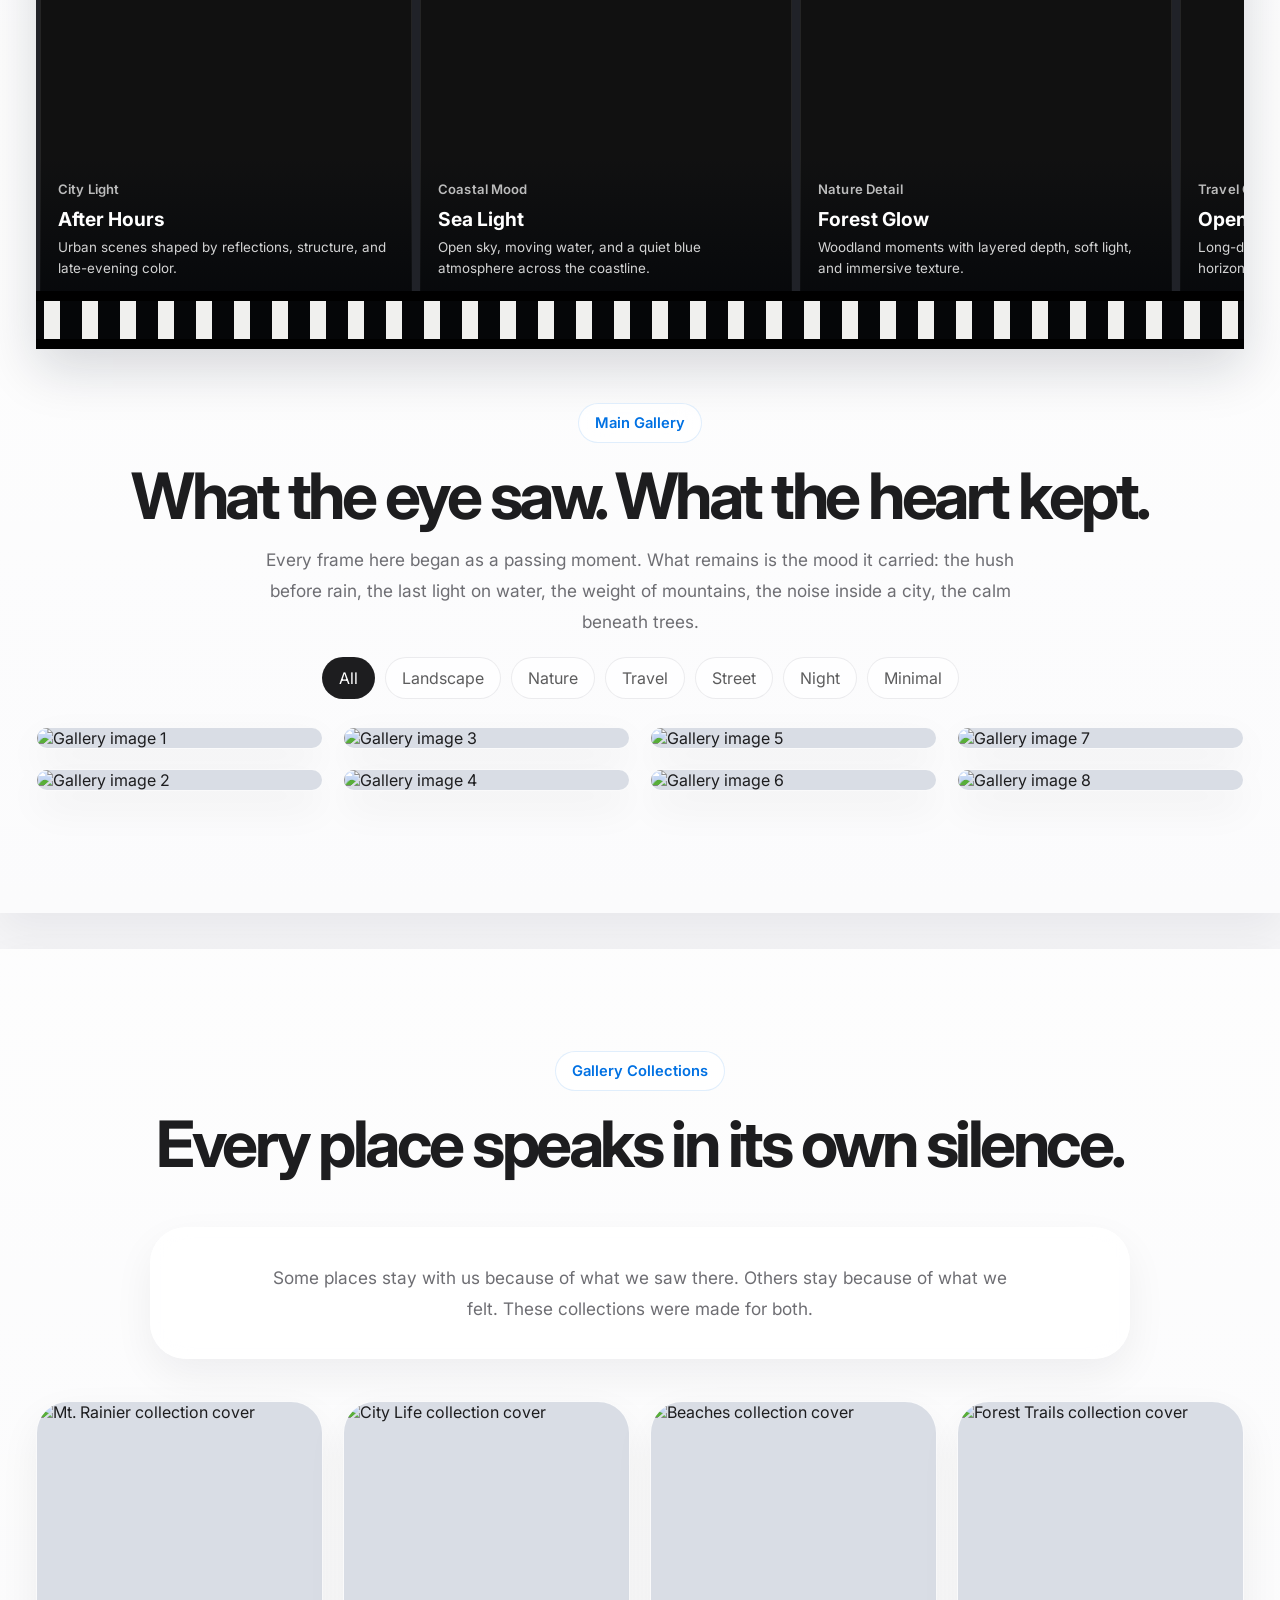
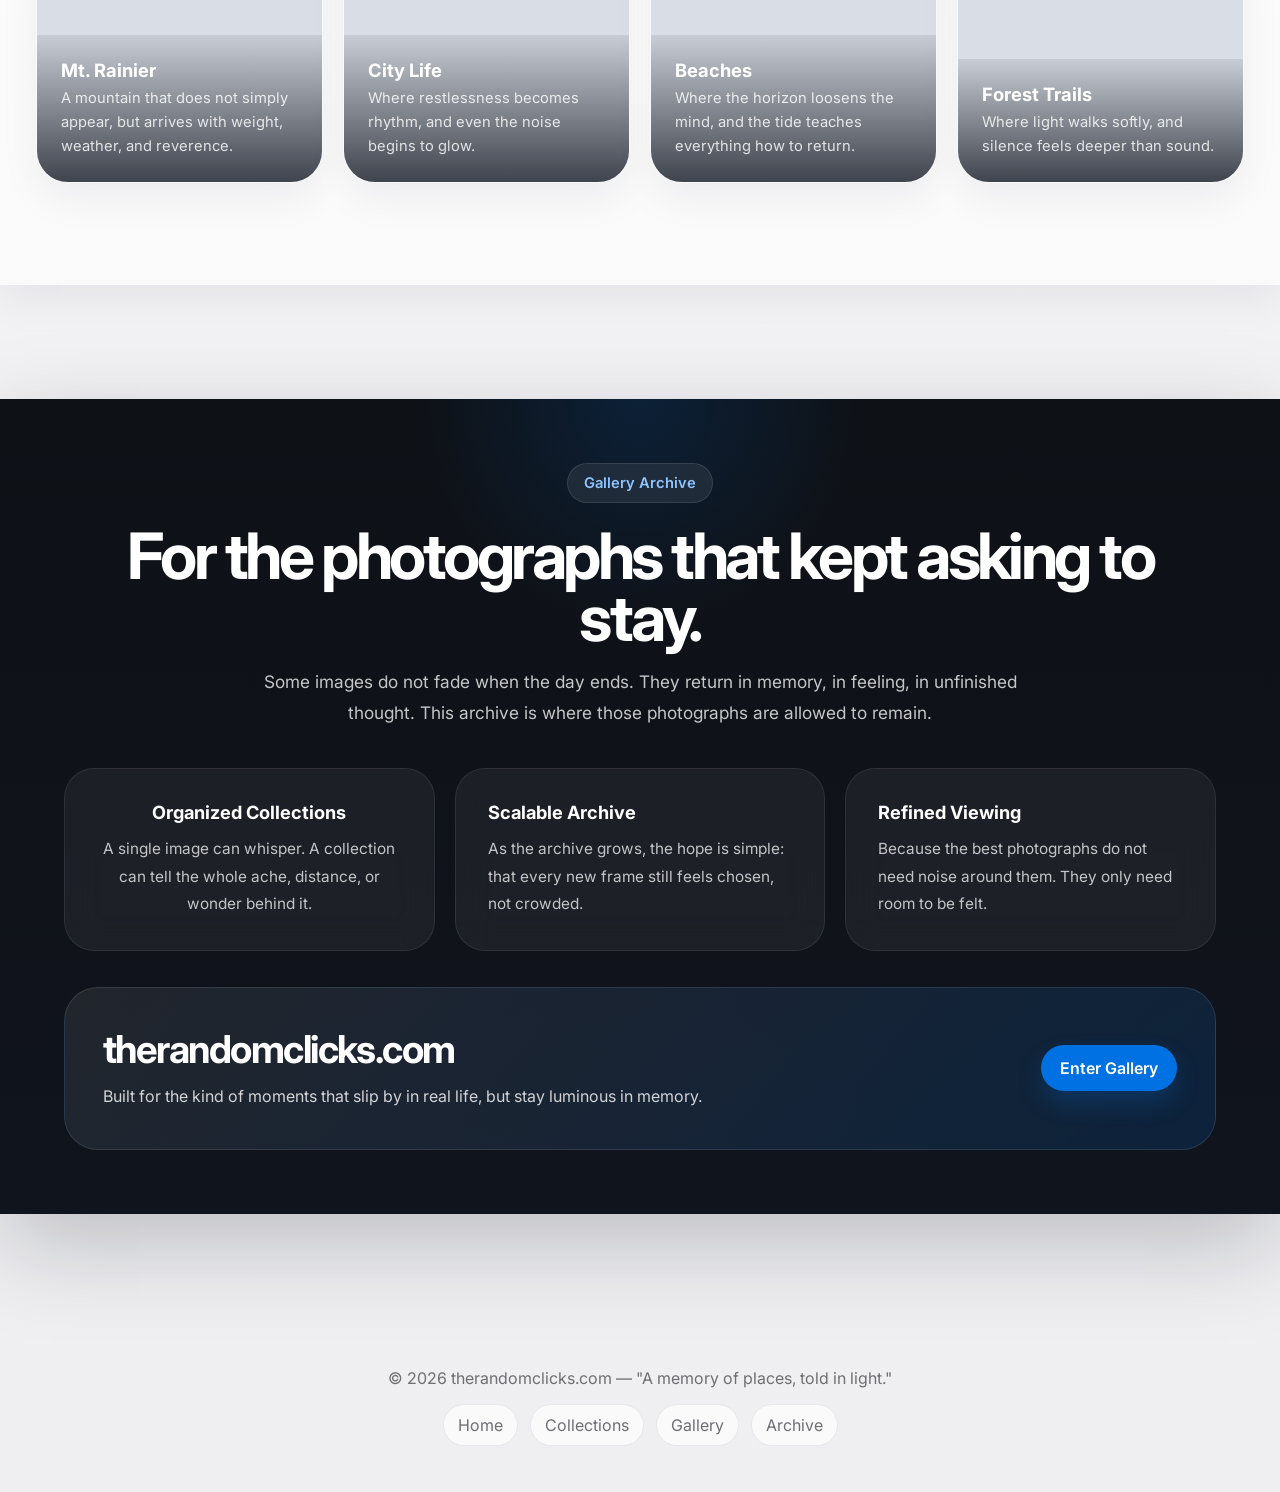
==== commit 620ef7c9: "Update index.html" ====
--- a/index.html
+++ b/index.html
@@ -11,17 +11,19 @@
 </head>
 <body>
   <div class="announcement-bar">
-    <p>New featured slider added. Explore the gallery with a cleaner, more immersive showcase layout.</p>
+    <p>"Some places leave the map. Others stay in the heart."</p>
   </div>
 
-  <header>
+      <header>
     <div class="container navbar">
       <a href="#home" class="brand">
-        <div class="brand-mark">R</div>
-        <div class="brand-text">
-          <h1>therandomclicks.com</h1>
-          <p>Curated gallery of photography and visual stories</p>
-        </div>
+        <span class="brand-mark-wrap">
+          <img
+            class="brand-mark"
+            src="https://res.cloudinary.com/dfoirz0ps/image/upload/f_auto,q_auto/v1775965146/RC-Logo_cztwi6"
+            alt="therandomclicks logo"
+          >
+        </span>
       </a>
 
       <nav>
@@ -48,15 +50,15 @@
             <div class="hero-stats">
               <div class="stat">
                 <strong>1000+</strong>
-                <span>Frames ready to be showcased</span>
+                <span>Small pieces of time rescued before they disappeared</span>
               </div>
               <div class="stat">
                 <strong>20+</strong>
-                <span>Curated collections by place and mood</span>
+                <span>Stories gathered from roads, rain, silence, and distance</span>
               </div>
               <div class="stat">
                 <strong>4K</strong>
-                <span>High-resolution visuals for every screen</span>
+                <span>Enough detail to hold what the moment really felt like</span>
               </div>
             </div>
 
@@ -85,13 +87,13 @@
           </div>
 
           <div class="hero-content">
-            <div class="eyebrow">Minimal gallery experience</div>
+            <div class="eyebrow">Photography by therandomclicks</div>
             <h2 class="hero-title">
-              A gallery that lets
-              <span class="muted-line">every frame breathe.</span>
+              Some moments pass.
+              <span class="muted-line">Some ask to be remembered.</span>
             </h2>
             <p class="hero-text">
-              therandomclicks.com is a clean and immersive photography gallery built to present your best work with clarity, calm, and visual impact.
+              This gallery was made for the photographs that refused to feel ordinary. The kind of light, weather, distance, and stillness that turns a passing second into something you carry with you long after it is gone.
             </p>
             <div class="hero-actions">
               <a href="#gallery" class="pill-btn primary">View Gallery</a>
@@ -108,9 +110,9 @@
           <div class="gallery-header">
             <div>
               <div class="eyebrow">Featured Showcase</div>
-              <h2 class="section-title">Endless visual stories.</h2>
+              <h2 class="section-title">A few frames that never really left me.</h2>
               <p class="section-text">
-                A cinematic carousel of standout images designed to keep the center frame in focus while the next stories stay in view.
+                Not just photographs, but the after-feeling they leave behind: motion, quiet, distance, warmth, and wonder.
               </p>
             </div>
 
@@ -172,10 +174,10 @@
 
         <div class="gallery-header reveal">
           <div>
-            <div class="eyebrow">Featured Gallery</div>
-            <h2 class="section-title">A curated wall of photographs.</h2>
+            <div class="eyebrow">Main Gallery</div>
+            <h2 class="section-title">What the eye saw. What the heart kept.</h2>
             <p class="section-text">
-              A calm, modern gallery designed to keep the focus on the image.
+              Every frame here began as a passing moment. What remains is the mood it carried: the hush before rain, the last light on water, the weight of mountains, the noise inside a city, the calm beneath trees.
             </p>
             <div class="gallery-filters">
               <button class="filter-chip active">All</button>
@@ -262,11 +264,11 @@
         <div class="split-intro reveal">
           <div>
             <div class="eyebrow">Gallery Collections</div>
-            <h2 class="section-title">Explore the gallery by collection.</h2>
+            <h2 class="section-title">Every place speaks in its own silence.</h2>
           </div>
           <div class="glass-card">
             <p class="section-text">
-              Discover photographs arranged by city, coast, forest, mountain, and travel moments so the gallery feels effortless to browse and easy to revisit.
+              Some places stay with us because of what we saw there. Others stay because of what we felt. These collections were made for both.
             </p>
           </div>
         </div>
@@ -277,7 +279,7 @@
             <div class="location-overlay">
               <div>
                 <h3>Mt. Rainier</h3>
-                <p>Snowfields, alpine light, and iconic Pacific Northwest views. Explore the collection.</p>
+                <p>A mountain that does not simply appear, but arrives with weight, weather, and reverence.</p>
               </div>
             </div>
           </a>
@@ -287,7 +289,7 @@
             <div class="location-overlay">
               <div>
                 <h3>City Life</h3>
-                <p>Architecture, streets, motion, and everyday rhythm. Explore the collection.</p>
+                <p>Where restlessness becomes rhythm, and even the noise begins to glow.</p>
               </div>
             </div>
           </a>
@@ -297,7 +299,7 @@
             <div class="location-overlay">
               <div>
                 <h3>Beaches</h3>
-                <p>Open skies, distant horizons, and peaceful tones. Explore the collection.</p>
+                <p>Where the horizon loosens the mind, and the tide teaches everything how to return.</p>
               </div>
             </div>
           </a>
@@ -307,7 +309,7 @@
             <div class="location-overlay">
               <div>
                 <h3>Forest Trails</h3>
-                <p>Layered greens, organic textures, and immersive depth. Explore the collection.</p>
+                <p>Where light walks softly, and silence feels deeper than sound.</p>
               </div>
             </div>
           </a>
@@ -319,9 +321,9 @@
       <div class="container">
         <div class="reveal">
           <div class="eyebrow">Gallery Archive</div>
-          <h2 class="section-title">Built to grow with your collection.</h2>
+          <h2 class="section-title">For the photographs that kept asking to stay.</h2>
           <p class="section-text">
-            The gallery is ready for a growing archive with space for tags, collections, fullscreen viewing, and a richer browsing experience as more photographs are added.
+            Some images do not fade when the day ends. They return in memory, in feeling, in unfinished thought. This archive is where those photographs are allowed to remain.
           </p>
         </div>
 
@@ -329,21 +331,21 @@
           <div class="system-card reveal">
             <h3>Organized Collections</h3>
             <p>
-              Group photographs by location, mood, travel, nature, night, and custom themes without losing the clean gallery feel.
+              A single image can whisper. A collection can tell the whole ache, distance, or wonder behind it.
             </p>
           </div>
 
           <div class="system-card reveal">
             <h3>Scalable Archive</h3>
             <p>
-              Expand the gallery over time with metadata like title, collection, location, and orientation for smoother browsing and future automation.
+              As the archive grows, the hope is simple: that every new frame still feels chosen, not crowded.
             </p>
           </div>
 
           <div class="system-card reveal">
             <h3>Refined Viewing</h3>
             <p>
-              Add lightbox previews, lazy loading, fullscreen mode, favorites, and smarter filters to make the gallery feel even more polished.
+              Because the best photographs do not need noise around them. They only need room to be felt.
             </p>
           </div>
         </div>
@@ -352,7 +354,7 @@
           <div>
             <h3>therandomclicks.com</h3>
             <p>
-              A photography gallery designed to showcase every click with clarity and style.
+              Built for the kind of moments that slip by in real life, but stay luminous in memory.
             </p>
           </div>
           <a href="#gallery" class="pill-btn primary">Enter Gallery</a>
@@ -363,7 +365,7 @@
 
   <footer>
     <div class="container footer-wrap">
-      <p>© 2026 therandomclicks.com — Curated photography gallery and visual archive.</p>
+      <p>© 2026 therandomclicks.com — "A memory of places, told in light."</p>
       <div class="footer-links">
         <a href="#home">Home</a>
         <a href="#locations">Collections</a>
--- a/style.css
+++ b/style.css
@@ -274,22 +274,21 @@
   border: 1px solid rgba(255, 255, 255, 0.7);
   background:
     linear-gradient(180deg, rgba(255, 255, 255, 0.1), rgba(9, 14, 24, 0.46)),
-    url("https://images.unsplash.com/photo-1500534314209-a25ddb2bd429?auto=format&fit=crop&w=1800&q=80") center/cover;
+    url("https://res.cloudinary.com/dfoirz0ps/image/upload/v1775959055/IMG_5729_b7c75b.jpg") center/cover;
   box-shadow: var(--shadow);
-  display: flex;
-  align-items: flex-end;
+  display: block;
 }
 
 .hero-topbar {
-  position: absolute;
-  top: 26px;
-  left: 26px;
-  right: 26px;
-  display: flex;
+  position: static;
+  display: flex;
+  width: 100%;
   justify-content: space-between;
   gap: 16px;
   align-items: flex-start;
   flex-wrap: wrap;
+  padding: 26px 26px 0;
+  margin-bottom: 18px;
 }
 
 .hero-stats {
@@ -407,8 +406,8 @@
 .hero-content {
   position: relative;
   z-index: 2;
-  padding: 0 40px 42px;
-  max-width: 880px;
+  padding: 420px 40px 42px;
+  max-width: 980px;
 }
 
 .hero-title {
@@ -489,10 +488,20 @@
   border: 1px solid rgba(255, 255, 255, 0.86);
   background: #d9dde5;
   box-shadow: var(--shadow-soft);
+  display: block;
+  cursor: pointer;
+  transition: transform 0.3s ease, box-shadow 0.3s ease;
+}
+
+.location-card:hover {
+  transform: translateY(-4px);
+  box-shadow: 0 24px 48px rgba(15, 23, 42, 0.14);
 }
 
 .location-card img {
+  width: 100%;
   height: 100%;
+  min-height: 380px;
   transition: transform 0.55s ease;
 }
 
@@ -586,79 +595,86 @@
 
 .entertainment-slider {
   position: relative;
-  height: 620px;
+  height: 470px;
   margin-inline: auto;
-  perspective: 1800px;
-  transform-style: preserve-3d;
   overflow: hidden;
+  border-radius: 0;
+  border-top: 10px solid #000;
+  border-bottom: 10px solid #000;
+  background: linear-gradient(180deg, #18191d 0%, #0d0f14 100%);
+  box-shadow: 0 20px 50px rgba(15, 23, 42, 0.16);
+}
+
+.entertainment-slider::before,
+.entertainment-slider::after {
+  display: none;
+}
+
+.film-track {
+  position: absolute;
+  top: 28px;
+  bottom: 28px;
+  left: 0;
+  display: flex;
+  gap: 0;
+  align-items: stretch;
+  will-change: transform;
+}
+
+.film-track::before,
+.film-track::after {
+  content: "";
+  position: absolute;
+  left: 0;
+  width: 100%;
+  height: 38px;
+  z-index: 3;
+  background:
+    repeating-linear-gradient(
+      90deg,
+      #050608 0 8px,
+      #f0f0ee 8px 24px,
+      #050608 24px 38px
+    ),
+    linear-gradient(180deg, #18191d 0%, #0d0e11 100%);
+  border-top: 10px solid #000;
+  border-bottom: 10px solid #000;
+  pointer-events: none;
+}
+
+.film-track::before {
+  top: -38px;
+}
+
+.film-track::after {
+  bottom: -38px;
 }
 
 .slide-card {
   position: relative;
-  position: absolute;
-  top: 22px;
-  left: 50%;
-  width: min(66vw, 920px);
-  min-height: 560px;
+  flex: 0 0 380px;
+  width: 380px;
+  min-height: 100%;
   overflow: hidden;
-  border-radius: 34px;
-  border: 1px solid rgba(255, 255, 255, 0.86);
-  background: #d9dde5;
-  box-shadow: var(--shadow-soft);
-  opacity: 0;
-  pointer-events: none;
-  filter: saturate(0.82) blur(0.4px);
-  transform-origin: center center;
-  transition:
-    transform 0.85s cubic-bezier(0.22, 1, 0.36, 1),
-    opacity 0.7s ease,
-    filter 0.7s ease,
-    box-shadow 0.7s ease;
-}
-
-.slide-card.is-center {
-  opacity: 1;
-  pointer-events: auto;
-  z-index: 5;
-  transform: translateX(-50%) translateZ(120px) rotateY(0deg) scale(1);
-  opacity: 1;
-  filter: saturate(1);
-  box-shadow: 0 28px 90px rgba(15, 23, 42, 0.18);
-}
-
-.slide-card.is-left {
-  opacity: 0.88;
-  z-index: 4;
-  transform: translateX(calc(-50% - min(31vw, 420px))) translateZ(-30px) rotateY(32deg) scale(0.8);
-}
-
-.slide-card.is-right {
-  opacity: 0.88;
-  z-index: 4;
-  transform: translateX(calc(-50% + min(31vw, 420px))) translateZ(-30px) rotateY(-32deg) scale(0.8);
-}
-
-.slide-card.is-back-left {
-  opacity: 0.34;
-  z-index: 2;
-  transform: translateX(calc(-50% - min(47vw, 660px))) translateZ(-180px) rotateY(42deg) scale(0.62);
-}
-
-.slide-card.is-back-right {
-  opacity: 0.34;
-  z-index: 2;
-  transform: translateX(calc(-50% + min(47vw, 660px))) translateZ(-180px) rotateY(-42deg) scale(0.62);
+  border-radius: 0;
+  border-left: 4px solid #202228;
+  border-right: 4px solid #202228;
+  border-top: 12px solid #0b0c0f;
+  border-bottom: 12px solid #0b0c0f;
+  background: #111;
+  box-shadow: inset 0 0 0 1px rgba(255, 255, 255, 0.08);
 }
 
 .slide-card img {
   height: 100%;
+  filter: saturate(0.94) contrast(1.04);
 }
 
 .slide-meta {
   position: absolute;
   inset: auto 0 0 0;
-  padding: 26px;
-  background: linear-gradient(to top, rgba(9, 14, 24, 0.8), rgba(9, 14, 24, 0.08));
+  padding: 18px 18px 20px;
+  background: linear-gradient(to top, rgba(5, 7, 10, 0.84), rgba(9, 14, 24, 0.06));
 }
 
 .slide-kicker {
@@ -671,55 +687,24 @@
 }
 
 .slide-meta h3 {
-  font-size: 1.45rem;
-  margin-bottom: 10px;
+  font-size: 1.2rem;
+  margin-bottom: 6px;
   color: #fff;
 }
 
 .slide-meta p {
   color: rgba(255, 255, 255, 0.82);
-  line-height: 1.7;
-  font-size: 0.94rem;
-  max-width: 34rem;
+  line-height: 1.55;
+  font-size: 0.84rem;
+  max-width: 24rem;
 }
 
 .slide-cta {
-  display: inline-flex;
-  align-items: center;
-  justify-content: center;
-  margin-top: 18px;
-  padding: 10px 16px;
-  border-radius: 999px;
-  background: rgba(255, 255, 255, 0.9);
-  color: #111;
-  font-size: 0.92rem;
-  font-weight: 600;
-}
-
-.slide-cta:hover {
-  background: #fff;
+  display: none;
 }
 
 .slider-dots {
-  display: flex;
-  justify-content: center;
-  gap: 10px;
-  margin-top: 18px;
-}
-
-.slider-dot {
-  width: 9px;
-  height: 9px;
-  border-radius: 50%;
-  border: none;
-  background: rgba(29, 29, 31, 0.2);
-  cursor: pointer;
-  transition: transform 0.25s ease, background 0.25s ease;
-}
-
-.slider-dot.is-active {
-  background: var(--text);
-  transform: scale(1.25);
+  display: none;
 }
 
 .gallery-filters {
@@ -940,6 +925,36 @@
   transform: translateY(0);
 }
 
+@media (max-width: 1440px) {
+  .hero-topbar {
+    position: static;
+    padding: 24px 24px 0;
+    flex-direction: column;
+    align-items: stretch;
+    margin-bottom: 12px;
+  }
+
+  .hero-stats {
+    width: 100%;
+    display: grid;
+    grid-template-columns: repeat(3, minmax(0, 1fr));
+  }
+
+  .hero-search {
+    width: 100%;
+  }
+
+  .hero-card {
+    display: block;
+    min-height: auto;
+  }
+
+  .hero-content {
+    padding: 28px 32px 36px;
+    max-width: 100%;
+  }
+}
+
 @media (max-width: 1180px) {
   .split-intro,
   .location-grid,
@@ -956,12 +971,12 @@
   }
 
   .entertainment-slider {
-    height: 560px;
+    height: 434px;
   }
 
   .slide-card {
-    width: min(78vw, 760px);
-    min-height: 500px;
+    flex-basis: 336px;
+    width: 336px;
   }
 }
 
@@ -1022,11 +1037,6 @@
     border-radius: 30px;
   }
 
-  .hero-topbar {
-    position: static;
-    padding: 20px 20px 0;
-  }
-
   .hero-card {
     display: block;
     min-height: auto;
@@ -1045,25 +1055,12 @@
   }
 
   .entertainment-slider {
-    height: 500px;
+    height: 388px;
   }
 
   .slide-card {
-    width: min(86vw, 680px);
-    min-height: 440px;
-  }
-
-  .slide-card.is-left {
-    transform: translateX(calc(-50% - 24vw)) translateZ(-20px) rotateY(24deg) scale(0.76);
-  }
-
-  .slide-card.is-right {
-    transform: translateX(calc(-50% + 24vw)) translateZ(-20px) rotateY(-24deg) scale(0.76);
-  }
-
-  .slide-card.is-back-left,
-  .slide-card.is-back-right {
-    opacity: 0;
+    flex-basis: 292px;
+    width: 292px;
   }
 
   .dark-section .container {
@@ -1105,6 +1102,10 @@
     gap: 14px;
   }
 
+  .hero-stats {
+    grid-template-columns: 1fr;
+  }
+
   .stat {
     min-width: 100%;
   }
@@ -1123,19 +1124,12 @@
   }
 
   .entertainment-slider {
-    height: 440px;
+    height: 336px;
   }
 
   .slide-card {
-    width: 92vw;
-    min-height: 390px;
-  }
-
-  .slide-card.is-left,
-  .slide-card.is-right,
-  .slide-card.is-back-left,
-  .slide-card.is-back-right {
-    opacity: 0;
+    flex-basis: 244px;
+    width: 244px;
   }
 
   .dark-section .container {
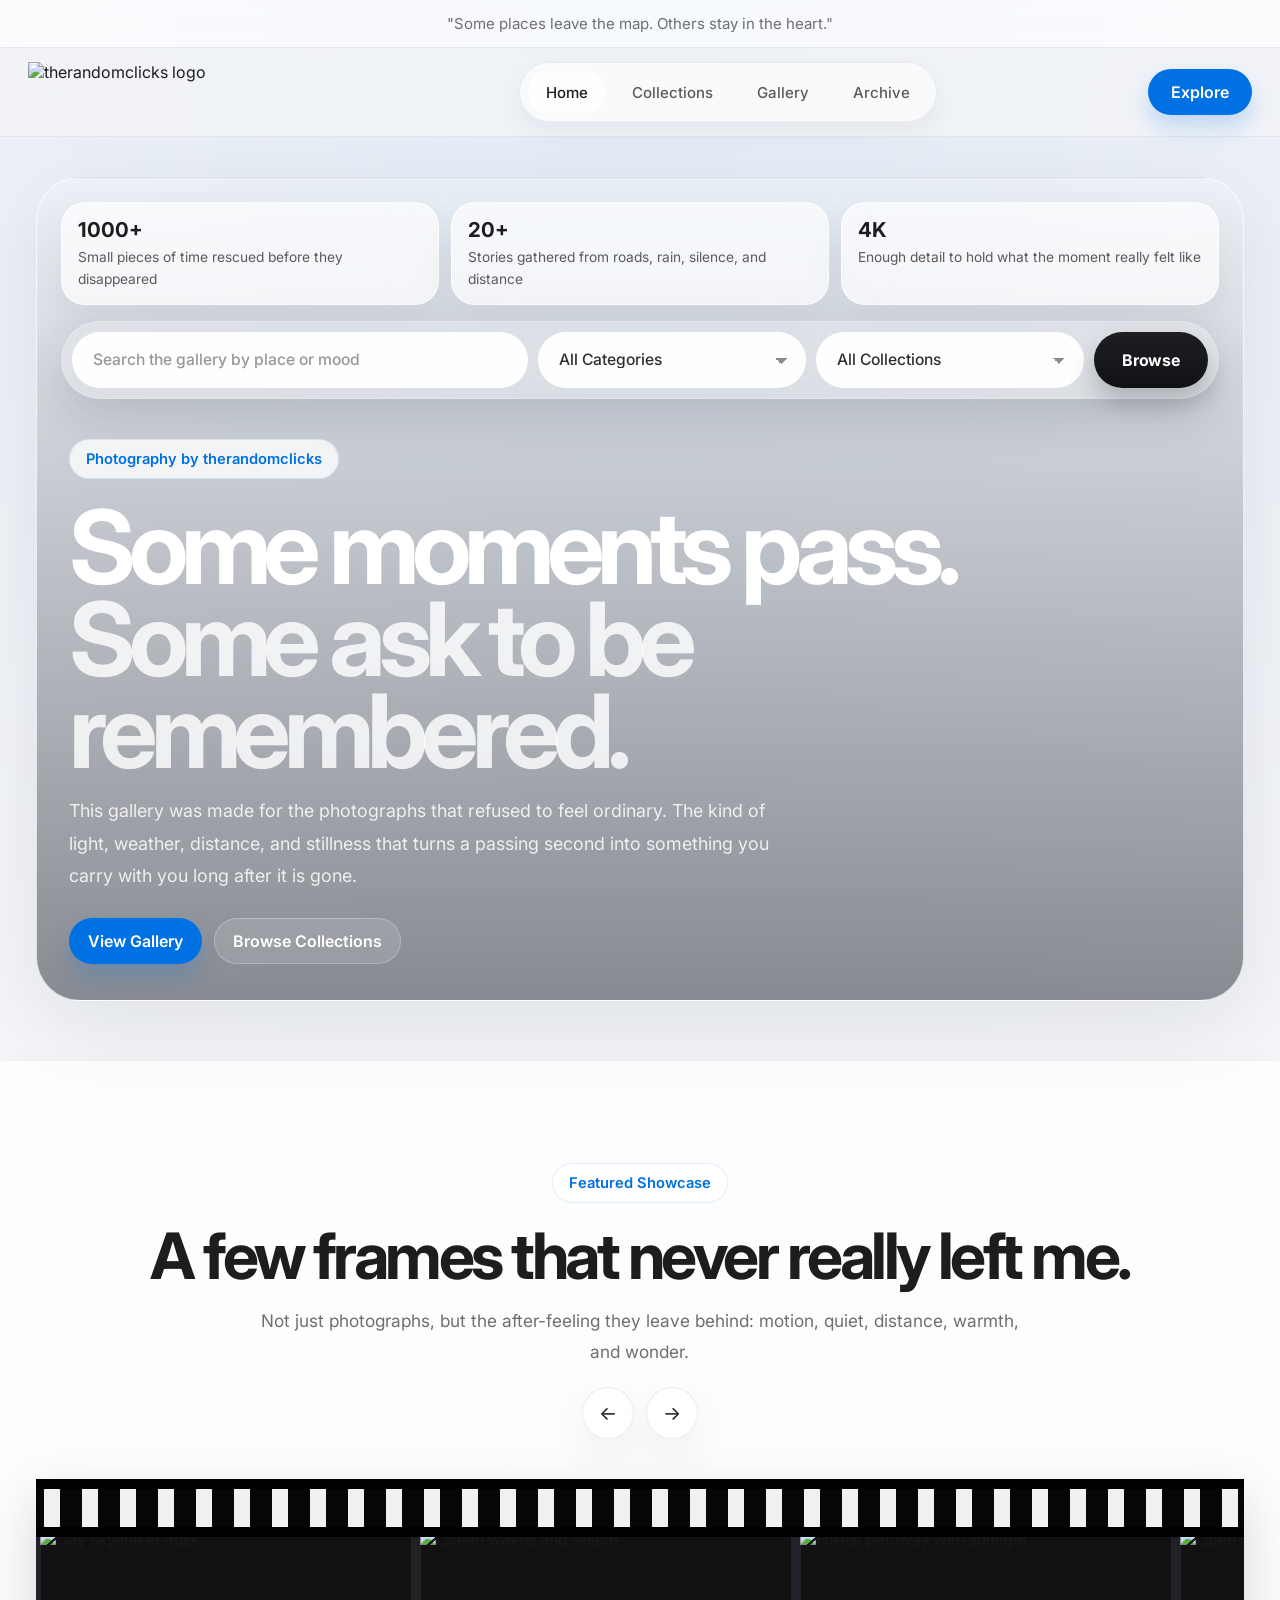
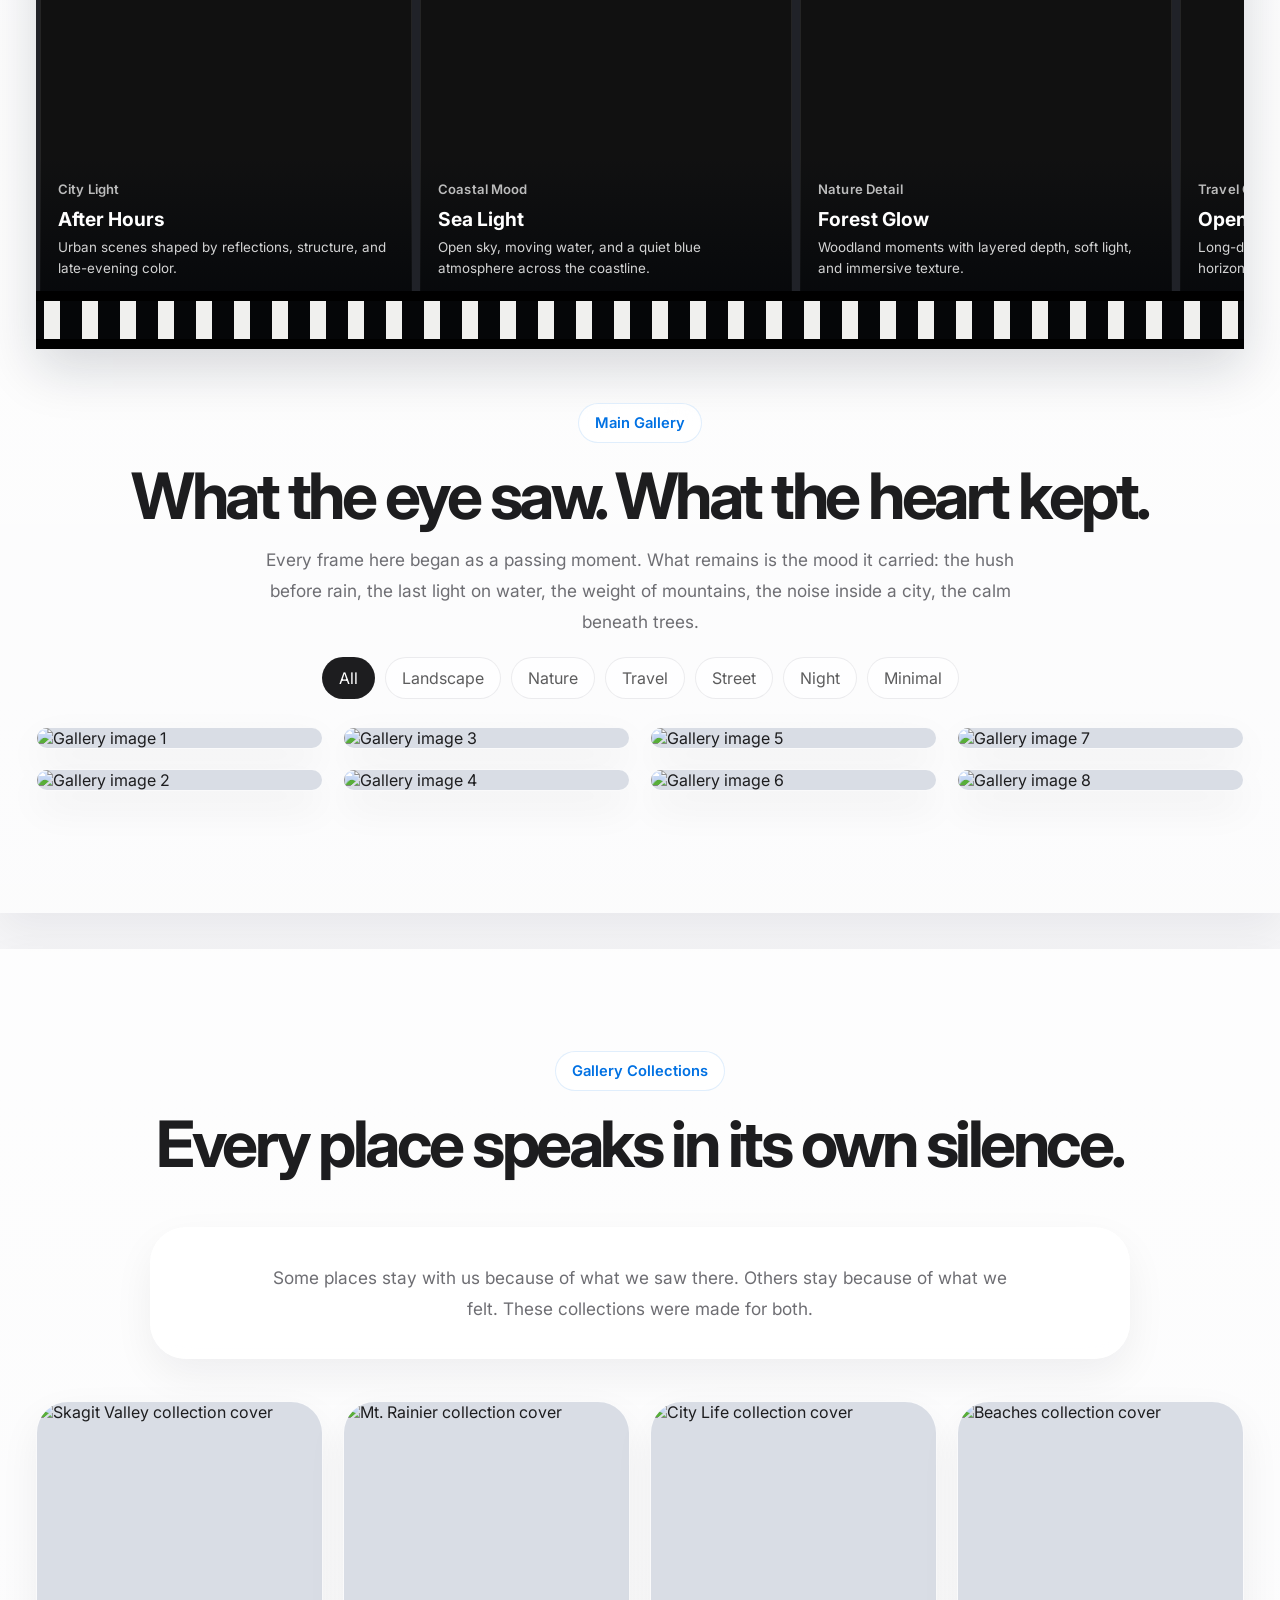
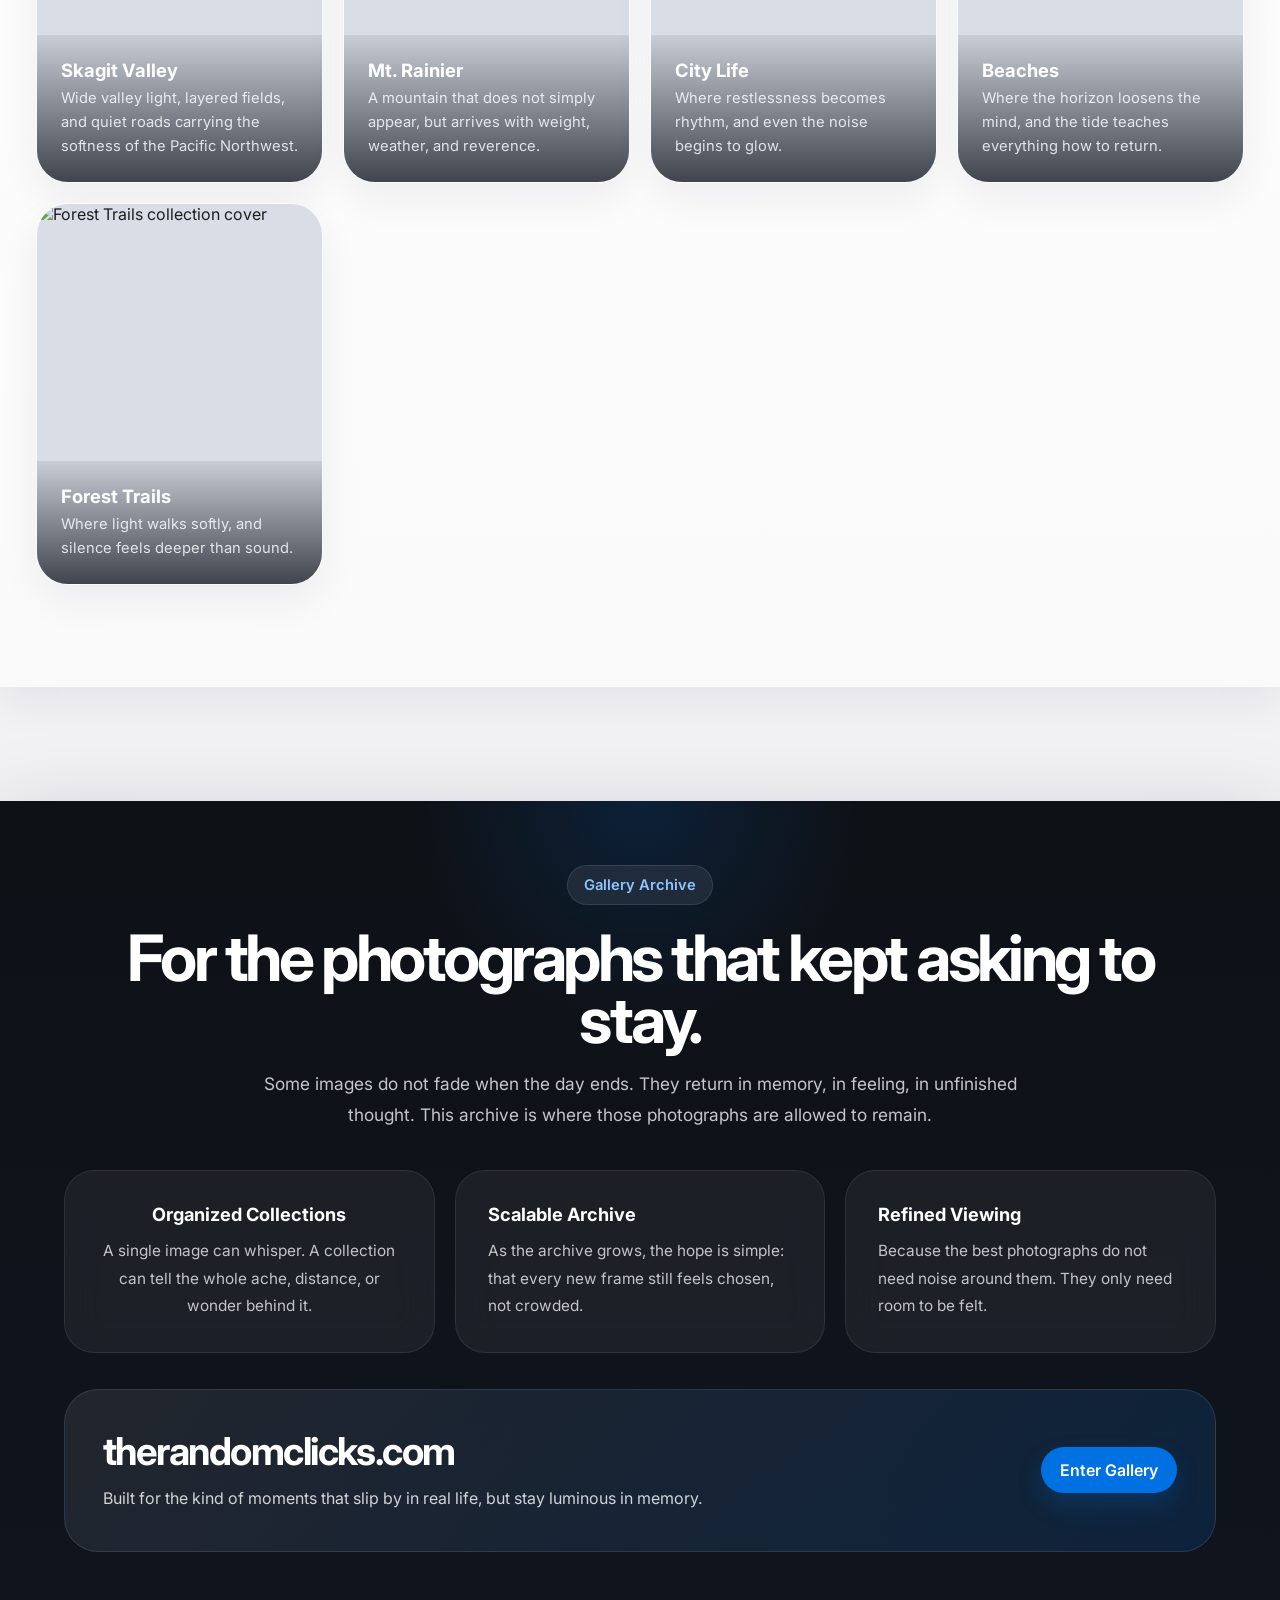
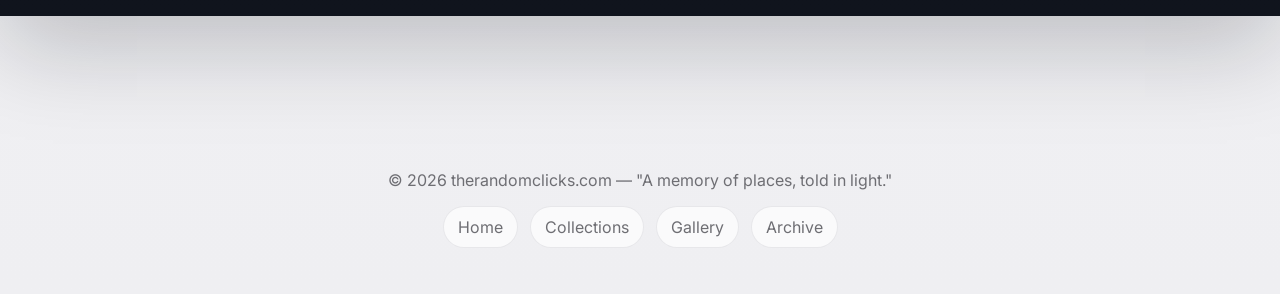
==== commit 17754a74: "Collection full screen + Frame Description Update" ====
--- a/index.html
+++ b/index.html
@@ -274,6 +274,16 @@
         </div>
 
         <div class="location-grid">
+          <a href="collection.html?collection=skagit-valley" class="location-card reveal">
+            <img src="https://res.cloudinary.com/dfoirz0ps/image/upload/v1775959826/IMG_3782_mmbano.jpg" alt="Skagit Valley collection cover">
+            <div class="location-overlay">
+              <div>
+                <h3>Skagit Valley</h3>
+                <p>Wide valley light, layered fields, and quiet roads carrying the softness of the Pacific Northwest.</p>
+              </div>
+            </div>
+          </a>
+
           <a href="collection.html?collection=mountains" class="location-card reveal">
             <img src="https://res.cloudinary.com/dfoirz0ps/image/upload/v1775958391/DSC01066_xkaex2.jpg" alt="Mt. Rainier collection cover">
             <div class="location-overlay">
--- a/style.css
+++ b/style.css
@@ -147,22 +147,22 @@
 .brand {
   display: flex;
   align-items: center;
-  gap: 12px;
   min-width: 0;
 }
 
+.brand-mark-wrap {
+  width: 280px;
+  height: 60px;
+  flex-shrink: 0;
+  display: inline-flex;
+  align-items: center;
+}
+
 .brand-mark {
-  width: 40px;
-  height: 40px;
-  border-radius: 50%;
-  display: grid;
-  place-items: center;
-  background: linear-gradient(180deg, #101113, #2c2c2f);
-  color: #fff;
-  font-size: 0.95rem;
-  font-weight: 700;
-  flex-shrink: 0;
-  box-shadow: 0 12px 28px rgba(29, 29, 31, 0.18);
+  width: 100%;
+  height: 100%;
+  object-fit: contain;
+  display: block;
 }
 
 .brand-text h1 {
@@ -274,7 +274,7 @@
   border: 1px solid rgba(255, 255, 255, 0.7);
   background:
     linear-gradient(180deg, rgba(255, 255, 255, 0.1), rgba(9, 14, 24, 0.46)),
-    url("https://res.cloudinary.com/dfoirz0ps/image/upload/v1775959055/IMG_5729_b7c75b.jpg") center/cover;
+    url("https://res.cloudinary.com/dfoirz0ps/image/upload/v1775956754/DSC01402_sqrwmj.jpg") center/cover;
   box-shadow: var(--shadow);
   display: block;
 }
